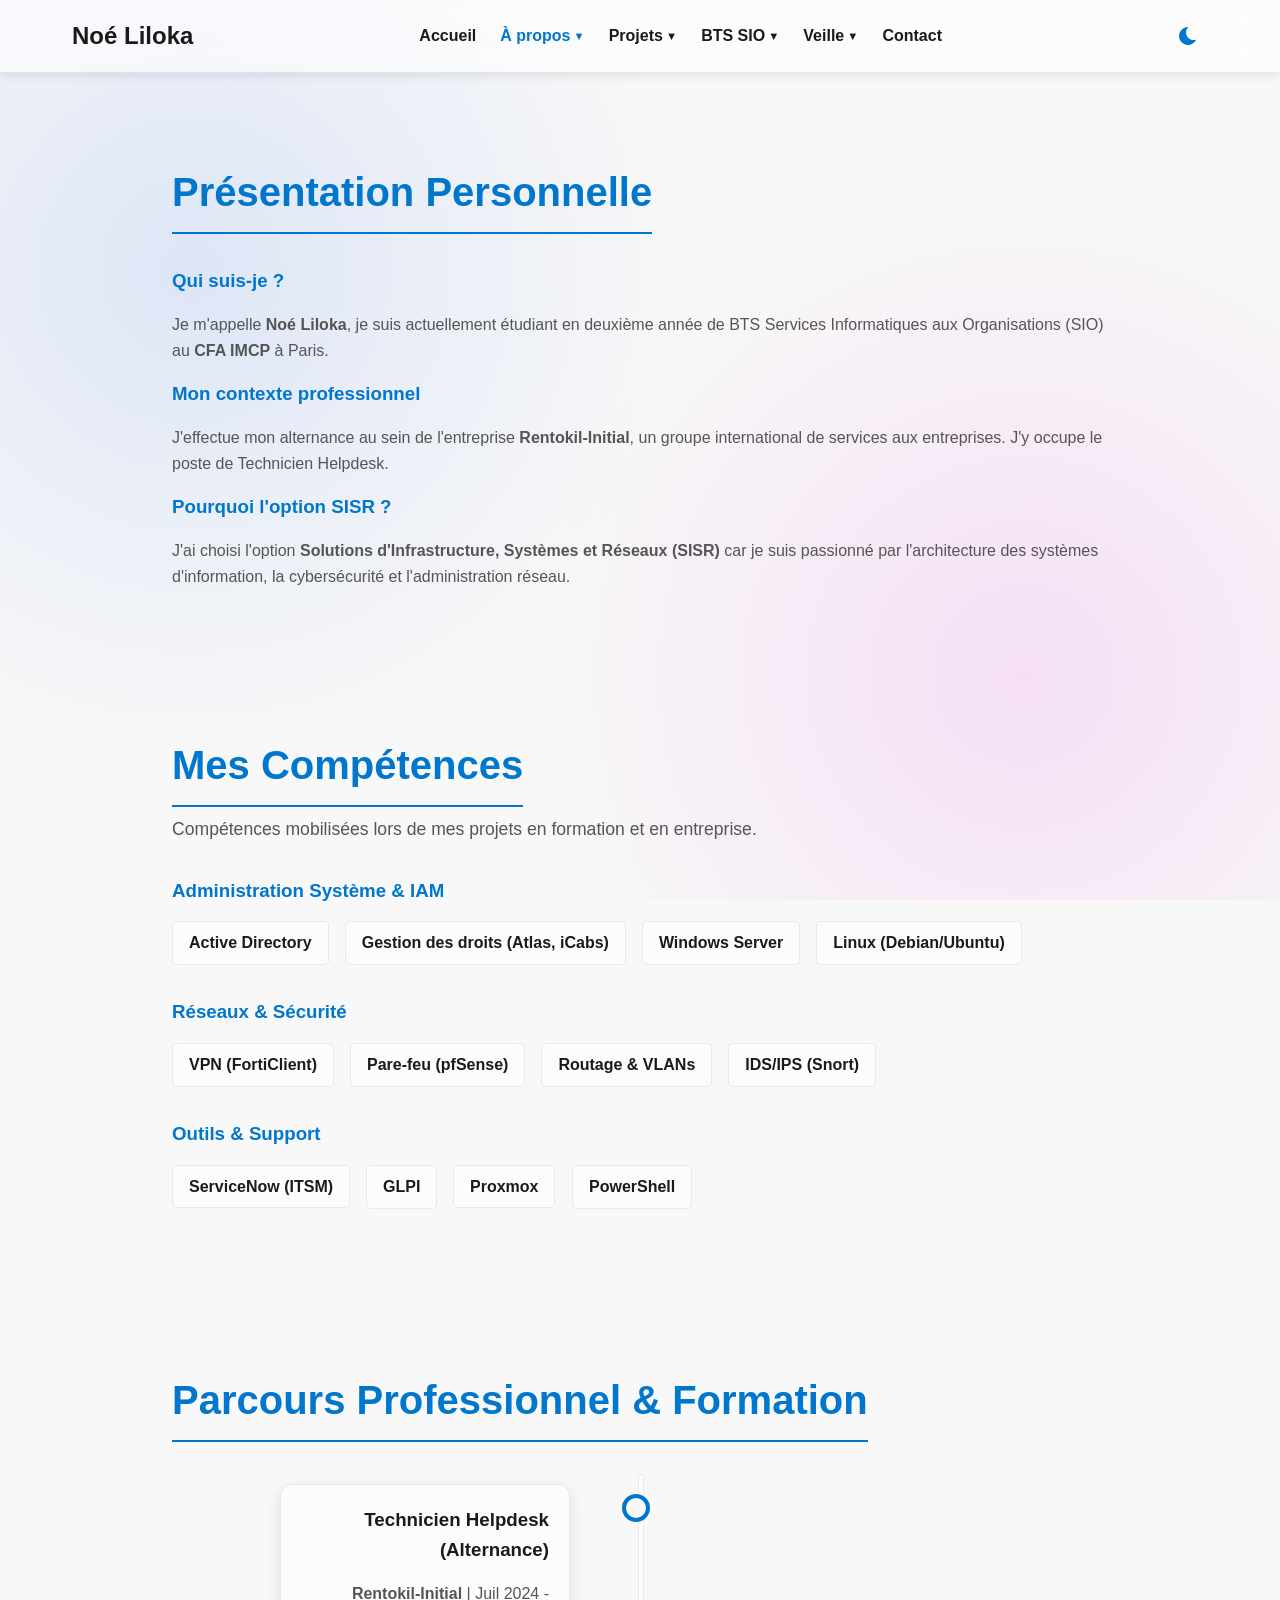
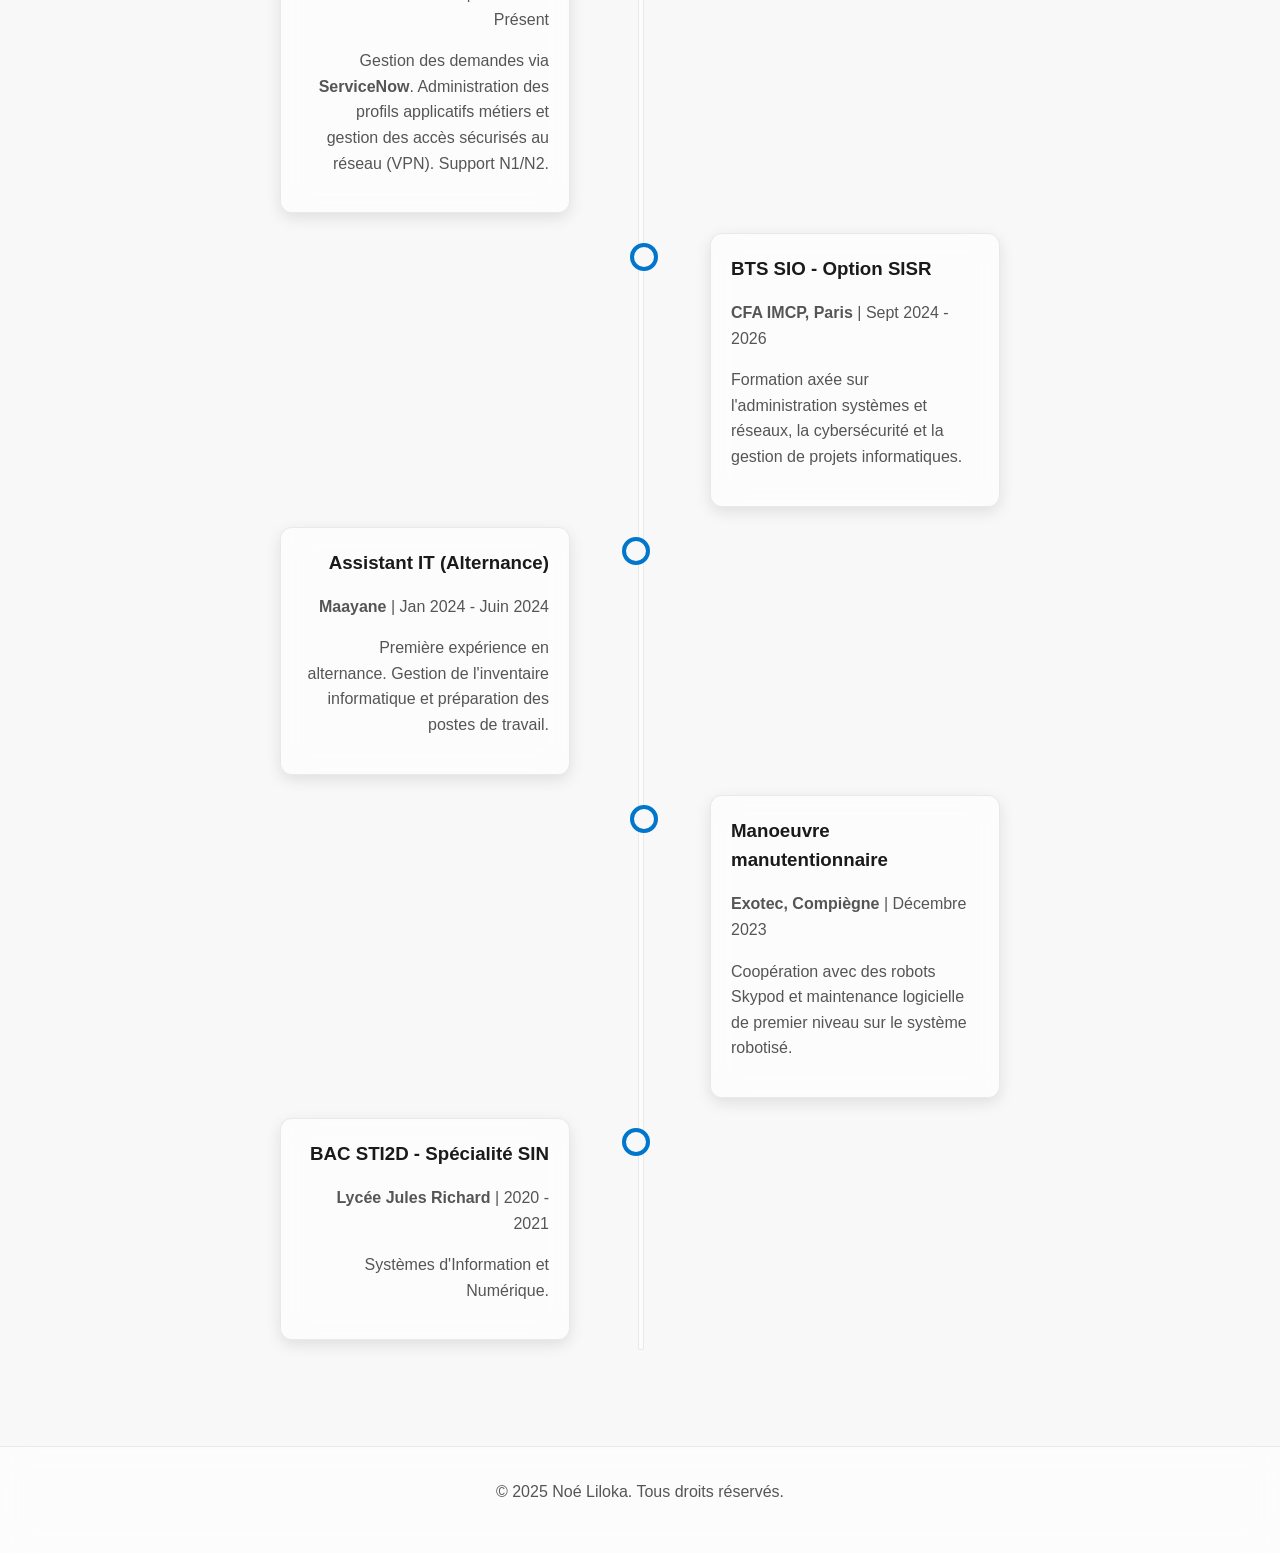
==== apropos.html @ d0754503 "portfolio" ====
<!DOCTYPE html>
<html lang="fr">
<head>
    <meta charset="UTF-8">
    <meta name="viewport" content="width=device-width, initial-scale=1.0">
    <title>À Propos - Portfolio Noé Liloka</title>
    <link rel="stylesheet" href="style.css">
</head>
<body>
<header>
        <nav>
            <div class="nav-container">
                <a href="index.html" class="nav-logo">Noé Liloka</a>
                <ul>
                    <li><a href="index.html">Accueil</a></li>
                    
                    <li class="dropdown">
                        <a href="apropos.html" class="dropbtn">À propos</a>
                        <div class="dropdown-content">
                            <a href="apropos.html#presentation">Présentation</a>
                            <a href="apropos.html#competences">Compétences</a>
                            <a href="apropos.html#parcours">Parcours</a>
                        </div>
                    </li>

                    <li class="dropdown">
                        <a href="projets.html" class="dropbtn">Projets</a>
                        <div class="dropdown-content">
                            <a href="projets.html#synthese">Synthèse E5</a>
                            <a href="projets.html#projets-detail">Détail Projets</a>
                            <a href="projets.html#doc-competences">Documentations</a>
                        </div>
                    </li>

                    <li class="dropdown">
                        <a href="btssio.html" class="dropbtn">BTS SIO</a>
                        <div class="dropdown-content">
                            <a href="btssio.html#definition">C'est quoi ?</a>
                            <a href="btssio.html#options">Options (SISR)</a>
                            <a href="btssio.html#debouches">Débouchés</a>
                            <a href="btssio.html#monprojet">Mon Projet Post-BTS</a>
                        </div>
                    </li>

                    <li class="dropdown">
                        <a href="veille.html" class="dropbtn">Veille</a>
                        <div class="dropdown-content">
                            <a href="veille.html#intro">Le Jailbreak</a>
                            <a href="veille.html#actu">Actu Console</a>
                            <a href="veille.html#sources">Sources</a>
                        </div>
                    </li>

                    <li><a href="contact.html">Contact</a></li>
                </ul>
                
                <button id="theme-toggle" class="theme-btn" aria-label="Changer de thème">
                    <svg xmlns="http://www.w3.org/2000/svg" viewBox="0 0 24 24"><path d="M12 18a6 6 0 1 1 0-12 6 6 0 0 1 0 12zm0-2a4 4 0 1 0 0-8 4 4 0 0 0 0 8zM11 1h2v3h-2V1zm0 19h2v3h-2v-3zM3.515 4.929l1.414-1.414L7.05 5.636 5.636 7.05 3.515 4.93zM16.95 18.364l1.414-1.414 2.121 2.121-1.414 1.414-2.121-2.121zm2.121-14.85l1.414 1.415-2.121 2.121-1.414-1.414 2.121-2.121zM5.636 16.95l1.414 1.414-2.121 2.121-1.414-1.414 2.121-2.121zM23 11v2h-3v-2h3zM4 11v2H1v-2h3z"/></svg>
                </button>
            </div>
        </nav>
    </header>

    <main>
        <section id="presentation" class="container reveal">
            <h2>Présentation Personnelle</h2>
            
            <div class="presentation-content">
                <h3>Qui suis-je ?</h3>
                <p>
                    Je m'appelle <strong>Noé Liloka</strong>, je suis actuellement étudiant en deuxième année de BTS Services Informatiques aux Organisations (SIO) au <strong>CFA IMCP</strong> à Paris.
                </p>
                
                <h3>Mon contexte professionnel</h3>
                <p>
                    J'effectue mon alternance au sein de l'entreprise <strong>Rentokil-Initial</strong>, un groupe international de services aux entreprises. J'y occupe le poste de Technicien Helpdesk.
                </p>

                <h3>Pourquoi l'option SISR ?</h3>
                <p>
                    J'ai choisi l'option <strong>Solutions d'Infrastructure, Systèmes et Réseaux (SISR)</strong> car je suis passionné par l'architecture des systèmes d'information, la cybersécurité et l'administration réseau.
                </p>
            </div>
        </section>

        <section id="competences" class="container reveal">
            <h2>Mes Compétences</h2>
            <p class="section-subtitle">Compétences mobilisées lors de mes projets en formation et en entreprise.</p>
            
            <h3>Administration Système & IAM</h3>
            <div class="skills-grid">
                <span class="skill-tag">Active Directory</span>
                <span class="skill-tag">Gestion des droits (Atlas, iCabs)</span>
                <span class="skill-tag">Windows Server</span>
                <span class="skill-tag">Linux (Debian/Ubuntu)</span>
            </div>

            <h3>Réseaux & Sécurité</h3>
            <div class="skills-grid">
                <span class="skill-tag">VPN (FortiClient)</span>
                <span class="skill-tag">Pare-feu (pfSense)</span>
                <span class="skill-tag">Routage & VLANs</span>
                <span class="skill-tag">IDS/IPS (Snort)</span>
            </div>

            <h3>Outils & Support</h3>
            <div class="skills-grid">
                <span class="skill-tag">ServiceNow (ITSM)</span>
                <span class="skill-tag">GLPI</span>
                <span class="skill-tag">Proxmox</span>
                <span class="skill-tag">PowerShell</span>
            </div>
        </section>

        <section id="parcours" class="container reveal">
            <h2>Parcours Professionnel & Formation</h2>
            <div class="timeline">

                <div class="timeline-item">
                    <div class="timeline-content">
                        <img src="img/rentokil-logo.png" alt="Logo Rentokil Initial" class="timeline-logo">
                        <h3>Technicien Helpdesk (Alternance)</h3>
                        <p><strong>Rentokil-Initial</strong> | Juil 2024 - Présent</p>
                        <p>
                            Gestion des demandes via <strong>ServiceNow</strong>. Administration des profils applicatifs métiers et gestion des accès sécurisés au réseau (VPN). Support N1/N2.
                        </p>
                    </div>
                </div>

                <div class="timeline-item">
                    <div class="timeline-content">
                        <h3>BTS SIO - Option SISR</h3>
                        <p><strong>CFA IMCP, Paris</strong> | Sept 2024 - 2026</p>
                        <p>Formation axée sur l'administration systèmes et réseaux, la cybersécurité et la gestion de projets informatiques.</p>
                    </div>
                </div>
                
                <div class="timeline-item">
                    <div class="timeline-content">
                        <img src="img/maayane-logo.png" alt="Logo Maayane" class="timeline-logo">
                        <h3>Assistant IT (Alternance)</h3>
                        <p><strong>Maayane</strong> | Jan 2024 - Juin 2024</p>
                        <p>
                            Première expérience en alternance. Gestion de l'inventaire informatique et préparation des postes de travail.
                        </p>
                    </div>
                </div>

                <div class="timeline-item">
                    <div class="timeline-content">
                        <h3>Manoeuvre manutentionnaire</h3>
                        <p><strong>Exotec, Compiègne</strong> | Décembre 2023</p>
                        <p>
                            Coopération avec des robots Skypod et maintenance logicielle de premier niveau sur le système robotisé.
                        </p>
                    </div>
                </div>

                <div class="timeline-item">
                    <div class="timeline-content">
                        <h3>BAC STI2D - Spécialité SIN</h3>
                        <p><strong>Lycée Jules Richard</strong> | 2020 - 2021</p>
                        <p>Systèmes d'Information et Numérique.</p>
                    </div>
                </div>
            </div>
        </section>
    </main>

    <footer>
        <p>© 2025 Noé Liloka. Tous droits réservés.</p>
    </footer>
    <script src="script.js"></script>
</body>
</html>
---- style.css ----
/* =================================================================== */
/* 1. Variables de Thème (Mode Sombre par défaut)
/* =================================================================== */
:root {
    /* Polices et Couleurs de base */
    
    /* MODIFICATION : Police d'écriture style iOS (San Francisco) */
    --font-main: -apple-system, BlinkMacSystemFont, "Segoe UI", Roboto, Helvetica, Arial, sans-serif;
    
    --primary-color: #00aaff;
    --primary-hover: #0088cc;
    --text-color: #f0f0f0;
    --text-secondary: #aaaaaa;
    
    /* --- NOUVEAU : Thème "Glass" --- */
    
    /* Le fond uni derrière les blobs */
    --bg-color: #121212;
    
    /* Les blobs de couleur en fond */
    --bg-blobs: radial-gradient(circle at 15% 30%, hsla(220, 80%, 50%, 0.2), transparent 40%),
                radial-gradient(circle at 80% 75%, hsla(300, 70%, 50%, 0.2), transparent 40%);
    
    /* Les propriétés du "verre" */
    --glass-bg: rgba(30, 30, 30, 0.65); /* Fond de la carte en verre */
    --glass-border: rgba(255, 255, 255, 0.08); /* Bordure du verre */
    --glass-blur: 15px; /* Intensité du flou */
    
    --shadow-color: rgba(0, 0, 0, 0.3);
    --theme-transition: background-color 0.3s ease, color 0.3s ease;
}

/* =================================================================== */
/* 2. Mode Clair
/* =================================================================== */
body.light-mode {
    --primary-color: #0077cc;
    --primary-hover: #0055aa;
    --text-color: #1a1a1a;
    --text-secondary: #555555;

    /* --- NOUVEAU : Thème "Glass" Clair --- */
    --bg-color: #f8f8f8;
    
    --bg-blobs: radial-gradient(circle at 15% 30%, hsla(220, 80%, 60%, 0.15), transparent 40%),
                radial-gradient(circle at 80% 75%, hsla(300, 70%, 60%, 0.15), transparent 40%);
    
    --glass-bg: rgba(255, 255, 255, 0.6);
    --glass-border: rgba(0, 0, 0, 0.08);
    --glass-blur: 15px;
    
    --shadow-color: rgba(0, 0, 0, 0.1);
}

/* =================================================================== */
/* 3. Styles de Base
/* =================================================================== */
* {
    margin: 0;
    padding: 0;
    box-sizing: border-box;
}

html {
    scroll-behavior: smooth;
}

body {
    /* La police définie dans :root est appliquée automatiquement */
    font-family: var(--font-main);
    background-color: var(--bg-color);
    color: var(--text-color);
    line-height: 1.6;
    transition: var(--theme-transition);
    
    /* Application du fond avec les blobs */
    background-image: var(--bg-blobs);
    background-attachment: fixed;
    background-position: center;
    background-size: cover;
}

/* ... (Le reste de votre fichier CSS reste exactement le même) ... */

.container {
    max-width: 1000px;
    margin: 0 auto;
    padding: 4rem 2rem;
}

/* S'assure que le contenu ne passe pas sous le header */
main > section.container:first-of-type {
    padding-top: 10rem;
}

h1, h2, h3 {
    margin-bottom: 1rem;
    color: var(--primary-color);
    transition: color 0.3s ease;
}

h2 {
    font-size: 2.5rem;
    border-bottom: 2px solid var(--primary-color);
    display: inline-block;
    padding-bottom: 0.5rem;
    margin-bottom: 2rem;
    transition: border-color 0.3s ease;
}

p {
    margin-bottom: 1rem;
    color: var(--text-secondary);
    transition: color 0.3s ease;
}
.section-subtitle {
    font-size: 1.1rem;
    color: var(--text-secondary);
    margin-top: -1.5rem;
    margin-bottom: 2rem;
}

a {
    color: var(--primary-color);
    text-decoration: none;
}

ul {
    list-style: none;
    padding-left: 0;
}

/* =================================================================== */
/* 4. Header & Navigation (Style Verre)
/* =================================================================== */
header {
    /* Style Verre */
    background-color: var(--glass-bg);
    backdrop-filter: blur(var(--glass-blur));
    -webkit-backdrop-filter: blur(var(--glass-blur));
    border-bottom: 1px solid var(--glass-border);
    
    padding: 1rem 0;
    position: fixed;
    width: 100%;
    top: 0;
    z-index: 1000;
    box-shadow: 0 2px 10px var(--shadow-color);
    transition: background-color 0.3s ease, border-color 0.3s ease;
}

.nav-container {
    max-width: 1200px;
    margin: 0 auto;
    padding: 0 2rem;
    display: flex;
    justify-content: space-between;
    align-items: center;
}

.nav-logo {
    font-size: 1.5rem;
    font-weight: bold;
    color: var(--text-color);
    transition: color 0.3s ease;
}

header nav ul {
    display: flex;
    gap: 1.5rem;
    flex-wrap: wrap;
}

header nav ul li a {
    color: var(--text-color);
    font-weight: bold;
    transition: color 0.3s ease;
}

header nav ul li a:hover,
header nav ul li a.active {
    color: var(--primary-color);
}

/* Bouton Theme Toggle */
.theme-btn {
    background: transparent;
    border: none;
    cursor: pointer;
    padding: 0.5rem;
    display: flex;
    align-items: center;
    justify-content: center;
    border-radius: 50%;
    transition: background-color 0.3s ease, transform 0.3s ease;
}

.theme-btn:hover {
    background-color: rgba(255, 255, 255, 0.1);
    transform: rotate(15deg);
}

.theme-btn svg {
    width: 24px;
    height: 24px;
    fill: var(--primary-color); /* L'icône prend la couleur du thème */
    transition: fill 0.3s ease;
}

/* =================================================================== */
/* 5. Sections
/* =================================================================== */

/* Section Hero (Accueil) */
.hero {
    height: 100vh;
    display: flex;
    align-items: center;
    justify-content: center;
    text-align: center;
    /* Le fond est maintenant transparent pour voir les blobs */
    padding: 0 2rem;
}
.hero-content h1 { font-size: 4rem; margin-bottom: 0.5rem; }
.hero-content p { font-size: 1.5rem; color: var(--text-color); margin-bottom: 2rem; }

/* Boutons */
.btn {
    display: inline-block;
    padding: 0.8rem 1.5rem;
    background-color: var(--primary-color);
    color: #fff;
    border: 2px solid var(--primary-color);
    border-radius: 5px;
    font-weight: bold;
    transition: background-color 0.3s ease, color 0.3s ease;
    margin: 0 0.5rem;
}
.btn:hover { background-color: var(--primary-hover); border-color: var(--primary-hover); }

.btn-secondary {
    background-color: transparent;
    color: var(--primary-color);
}
.btn-secondary:hover { background-color: var(--primary-color); color: #fff; }

/* =================================================================== */
/* 6. Cartes & Contenus (Style Verre)
/* =================================================================== */

/* Style de base pour toutes les "cartes" en verre */
.project-card,
.bts-card,
.timeline-content,
.excel-preview,
.contact-form-container {
    background-color: var(--glass-bg);
    backdrop-filter: blur(var(--glass-blur));
    -webkit-backdrop-filter: blur(var(--glass-blur));
    border: 1px solid var(--glass-border);
    border-radius: 12px;
    padding: 1.5rem;
    transition: background-color 0.3s ease, border-color 0.3s ease, transform 0.3s ease;
    box-shadow: 0 5px 15px var(--shadow-color);
}

.project-card:hover,
.bts-card:hover,
.timeline-content:hover {
    transform: translateY(-5px);
}

/* Compétences */
.skills-grid { display: flex; flex-wrap: wrap; gap: 1rem; margin-bottom: 2rem; }

.skill-tag,
.skill-tag-link {
    /* Style Verre */
    background-color: var(--glass-bg);
    backdrop-filter: blur(5px); /* Flou plus léger pour les tags */
    -webkit-backdrop-filter: blur(5px);
    border: 1px solid var(--glass-border);
    
    color: var(--text-color);
    padding: 0.5rem 1rem;
    border-radius: 5px;
    font-weight: bold;
    transition: all 0.3s ease;
}
.skill-tag-link:hover {
    background-color: var(--primary-color);
    color: #fff;
    border-color: var(--primary-color);
    transform: translateY(-2px);
}


/* Projets */
.project-grid { display: grid; grid-template-columns: repeat(auto-fit, minmax(300px, 1fr)); gap: 1.5rem; }
.project-card {
    border-left: 4px solid var(--primary-color); /* On garde la bordure de couleur */
    display: flex;
    flex-direction: column;
}
.project-card h3 { color: var(--text-color); }
.project-card p { flex-grow: 1; }
.project-link {
    background-color: var(--primary-color);
    color: #fff;
    text-align: center;
    padding: 0.5rem;
    border-radius: 5px;
    margin-top: 1rem;
    font-weight: bold;
    transition: background-color 0.3s ease;
}
.project-link:hover { background-color: var(--primary-hover); }

/* Section BTS SIO */
.bts-grid { display: grid; grid-template-columns: 1fr; gap: 1.5rem; }
.bts-card h3 {
    color: var(--primary-color);
    border-bottom: 2px solid var(--border-color);
    padding-bottom: 0.5rem;
}
.bts-card ul { list-style: disc; padding-left: 20px; color: var(--text-secondary); }
.highlight-sisr { color: var(--primary-color); font-weight: bold; }
@media (min-width: 900px) {
    .bts-grid { grid-template-columns: repeat(3, 1fr); }
}

/* Section Veille & A Propos */
#apropos ul, #veille ul {
    list-style: disc;
    padding-left: 20px;
    color: var(--text-secondary);
}

/* Section Parcours (Timeline) */
.timeline { position: relative; max-width: 800px; margin: 0 auto; }
.timeline::after {
    content: ''; position: absolute; width: 4px;
    /* Fond de la ligne en verre */
    background-color: var(--glass-bg);
    backdrop-filter: blur(2px);
    -webkit-backdrop-filter: blur(2px);
    border: 1px solid var(--glass-border);
    
    top: 0; bottom: 0; left: 50%; margin-left: -2px;
    border-radius: 2px;
}
.timeline-item { padding: 10px 40px; position: relative; background-color: inherit; width: 50%; }
.timeline-item:nth-child(odd) { left: 0; padding-right: 70px; text-align: right; }
.timeline-item:nth-child(even) { left: 50%; padding-left: 70px; }
.timeline-item::after {
    content: ''; position: absolute; width: 20px; height: 20px;
    right: -10px; 
    background-color: var(--bg-color); /* Point de la couleur du fond */
    border: 4px solid var(--primary-color);
    top: 20px; border-radius: 50%; z-index: 1;
    transition: background-color 0.3s ease;
}
.timeline-item:nth-child(even)::after { left: -10px; }
.timeline-content {
    padding: 20px;
    position: relative;
    /* Propriétés de verre déjà appliquées en haut */
}
.timeline-content h3 { color: var(--text-color); }
.timeline-content p { color: var(--text-secondary); }
.timeline-content ul { list-style: disc; padding-left: 20px; text-align: left; }

/* Effet hover logo Timeline */
.timeline-logo {
    position: absolute;
    top: 20px;
    right: 20px;
    width: 80px;
    height: auto;
    opacity: 0;
    transition: opacity 0.4s ease-in-out, transform 0.4s ease-in-out;
    transform: scale(0.9);
    border-radius: 5px;
    background-color: #fff;
    padding: 5px;
    box-shadow: 0 4px 10px rgba(0,0,0,0.1);
}
.timeline-item:nth-child(odd) .timeline-logo { right: auto; left: 20px; }
.timeline-content:hover .timeline-logo { opacity: 1; transform: scale(1); }


/* Contact & Footer */
.contact-info p { font-size: 1.1rem; color: var(--text-color); }
footer {
    text-align: center; padding: 2rem;
    background-color: var(--glass-bg);
    backdrop-filter: blur(var(--glass-blur));
    -webkit-backdrop-filter: blur(var(--glass-blur));
    border-top: 1px solid var(--glass-border);
    margin-top: 2rem; 
    color: var(--text-secondary);
    transition: var(--theme-transition);
}

/* Effet d'apparition au scroll */
.reveal { opacity: 0; transform: translateY(30px); transition: opacity 0.8s ease, transform 0.8s ease; }
.reveal.visible { opacity: 1; transform: translateY(0); }

/* =================================================================== */
/* 7. Styles (Documentation, Contact, etc.)
/* =================================================================== */

/* --- Page Documentation --- */
.excel-preview {
    width: 100%;
    min-height: 300px;
    /* Verre déjà appliqué */
    border: 1px solid var(--glass-border);
    display: flex;
    flex-direction: column;
    align-items: center;
    justify-content: center;
    color: var(--text-secondary);
    margin-bottom: 1.5rem;
    overflow: hidden;
}
.excel-preview img {
    width: 100%;
    height: 100%;
    object-fit: cover;
    opacity: 0.8;
}

/* --- Page BTS SIO --- */
.card-divider {
    border: 0;
    height: 1px;
    background-color: var(--glass-border);
    margin: 1.5rem 0;
}

/* --- Page Contact --- */
.contact-grid { display: grid; grid-template-columns: 1fr; gap: 2.5rem; }
@media (min-width: 768px) {
    .contact-grid { grid-template-columns: 1fr 1fr; }
}

.social-links { margin-top: 2rem; }
.linkedin-link {
    display: inline-flex;
    align-items: center;
    gap: 0.5rem;
    padding: 0.5rem 1rem;
    border: 2px solid var(--glass-border);
    border-radius: 5px;
    color: var(--text-secondary);
    font-weight: bold;
    transition: all 0.3s ease;
}
.linkedin-link svg { fill: var(--text-secondary); transition: fill 0.3s ease; }
.linkedin-link:hover { color: var(--primary-color); border-color: var(--primary-color); }
.linkedin-link:hover svg { fill: var(--primary-color); }

/* Formulaire de Contact (Style Verre) */
.contact-form-container {
    /* Verre déjà appliqué */
    padding: 2rem;
}
.contact-form-container p { color: var(--text-color); }
.form-group { margin-bottom: 1.5rem; }
.form-group label { display: block; margin-bottom: 0.5rem; font-weight: bold; color: var(--text-secondary); }

.form-group input[type="email"],
.form-group input[type="text"],
.form-group textarea {
    width: 100%;
    padding: 0.8rem;
    border: 1px solid var(--glass-border);
    
    /* Style Verre pour les champs */
    background-color: var(--glass-bg);
    backdrop-filter: blur(5px);
    -webkit-backdrop-filter: blur(5px);
    
    color: var(--text-color);
    border-radius: 5px;
    transition: var(--theme-transition), border-color 0.3s ease;
}

.form-group input[type="email"]:focus,
.form-group input[type="text"]:focus,
.form-group textarea:focus {
    outline: none;
    border-color: var(--primary-color);
}

/* =================================================================== */
/* 8. Responsive Design
/* =================================================================== */
@media (max-width: 768px) {
    .nav-container { flex-direction: column; gap: 1rem; }
    header nav ul { justify-content: center; gap: 0.5rem 1rem; }
    .hero-content h1 { font-size: 2.5rem; }
    .hero-content p { font-size: 1.2rem; }

    /* Timeline sur mobile */
    .timeline::after { left: 30px; }
    .timeline-item { width: 100%; padding-left: 70px; padding-right: 25px; }
    .timeline-item:nth-child(odd),
    .timeline-item:nth-child(even) {
        left: 0; text-align: left; padding-left: 70px;
    }
    .timeline-item::after { left: 20px; }
    
    /* Logo timeline sur mobile */
    .timeline-logo { top: 10px; right: 10px; width: 60px; }
    .timeline-item:nth-child(odd) .timeline-logo,
    .timeline-item:nth-child(even) .timeline-logo {
        left: auto; right: 10px;
    }
}
/* =================================================================== */
/* 9. Styles Mise à Jour E5 (Cartes Projets Contextualisées)
/* =================================================================== */

/* Permet à une carte de prendre toute la largeur si nécessaire */
.full-width-card {
    grid-column: 1 / -1; /* Prend toute la largeur de la grille */
    display: flex;
    flex-direction: column;
    text-align: left;
}

.context-label {
    color: var(--primary-color);
    font-weight: bold;
    text-transform: uppercase;
    font-size: 0.9rem;
    letter-spacing: 1px;
}

.project-details-list {
    list-style: none;
    padding: 0;
    margin-top: 1rem;
}

.project-details-list li {
    background-color: rgba(255, 255, 255, 0.05); /* Légère surbrillance */
    margin-bottom: 1rem;
    padding: 1rem;
    border-radius: 8px;
    border-left: 3px solid var(--text-secondary);
}

.project-details-list li strong {
    color: var(--text-color);
    display: block;
    margin-bottom: 0.5rem;
}

.doc-link {
    display: inline-block;
    margin-top: 0.5rem;
    font-size: 0.9rem;
    font-weight: bold;
    text-decoration: underline;
    color: var(--primary-color);
}
.doc-link:hover {
    color: var(--primary-hover);
}

/* Ajustement responsive pour les grosses cartes */
@media (max-width: 768px) {
    .full-width-card {
        padding: 1rem;
    }
}
/* AJOUTS POUR LA SYNTHÈSE E5 ET DOCUMENTATION */

/* Styles pour le Tableau de Synthèse */
.synthesis-table {
    width: 100%;
    border-collapse: collapse;
    margin: 2rem 0;
    font-size: 0.9rem;
    box-shadow: 0 4px 8px var(--shadow-color);
    background-color: var(--card-color);
    border-radius: 8px;
    overflow: hidden; 
}
.synthesis-table th, .synthesis-table td {
    padding: 12px 15px;
    text-align: center;
    border: 1px solid var(--border-color);
    vertical-align: middle;
}
.synthesis-table th {
    background-color: var(--primary-color);
    color: white;
    font-weight: bold;
    text-transform: uppercase;
    font-size: 0.8rem;
    vertical-align: top;
}
.synthesis-table td {
    color: var(--text-color);
    transition: var(--theme-transition);
}
.synthesis-table tr:nth-child(even) {
    background-color: #383838; /* Slight difference for dark mode */
}
body.light-mode .synthesis-table tr:nth-child(even) {
    background-color: #f9f9f9; /* Slight difference for light mode */
}
.synthesis-table .project-title {
    text-align: left;
    font-weight: bold;
    min-width: 200px;
}
.synthesis-table .competency-check {
    font-size: 1.2rem;
    color: var(--primary-color); /* Utilise la couleur primaire pour les checks */
    font-weight: bold;
}

/* Styles pour la section Documentation des Compétences */
.documentation-grid {
    display: grid;
    grid-template-columns: repeat(auto-fit, minmax(300px, 1fr));
    gap: 2rem;
    margin-top: 2rem;
}
.documentation-card {
    background-color: var(--card-color);
    padding: 25px;
    border-radius: 8px;
    box-shadow: 0 4px 8px var(--shadow-color);
    border-left: 5px solid var(--primary-color);
    transition: transform 0.3s ease, background-color 0.3s ease, border-color 0.3s ease;
}
.documentation-card:hover {
    transform: translateY(-5px);
}
.documentation-card h3 {
    color: var(--primary-color);
    font-size: 1.5rem;
    margin-bottom: 0.5rem;
}
.documentation-card p {
    color: var(--text-secondary);
    margin-bottom: 1rem;
}

/* Fin des ajouts */

/* Reste du fichier CSS inchangé (omitted for brevity) */
/* =================================================================== */
/* 10. Styles Menus Déroulants (Dropdowns)
/* =================================================================== */

/* Conteneur du menu déroulant */
.dropdown {
    position: relative;
    display: inline-block;
}

/* Le contenu du menu (caché par défaut) */
.dropdown-content {
    display: none;
    position: absolute;
    background-color: var(--glass-bg);
    backdrop-filter: blur(var(--glass-blur));
    -webkit-backdrop-filter: blur(var(--glass-blur));
    border: 1px solid var(--glass-border);
    min-width: 200px;
    box-shadow: 0 8px 16px var(--shadow-color);
    border-radius: 8px;
    z-index: 1000;
    top: 100%; /* Juste en dessous du lien */
    left: 0;
    padding: 0.5rem 0;
}

/* Les liens dans le menu déroulant */
.dropdown-content a {
    color: var(--text-color);
    padding: 12px 16px;
    text-decoration: none;
    display: block;
    text-align: left;
    transition: background-color 0.3s ease;
}

/* Effet au survol des liens du menu */
.dropdown-content a:hover {
    background-color: rgba(255, 255, 255, 0.1);
    color: var(--primary-color);
}

/* Afficher le menu au survol du parent */
.dropdown:hover .dropdown-content {
    display: block;
}

/* Petit indicateur (flèche) à côté du lien principal */
.dropbtn::after {
    content: ' ▼';
    font-size: 0.7em;
    vertical-align: middle;
}
/* Styles pour les images vitrines des projets */
.project-image-container {
    width: 100%;
    height: 200px; /* Hauteur fixe pour uniformiser */
    overflow: hidden;
    border-radius: 8px;
    margin-bottom: 1rem;
    border: 1px solid var(--glass-border);
    background-color: rgba(0,0,0,0.2);
    display: flex;
    align-items: center;
    justify-content: center;
}

.project-showcase-img {
    width: 100%;
    height: 100%;
    object-fit: cover; /* L'image remplit le cadre sans déformation */
    transition: transform 0.5s ease;
}

.project-card:hover .project-showcase-img {
    transform: scale(1.05); /* Zoom léger au survol */
}

/* Texte spécifique pour le contexte */
.project-context {
    font-style: italic;
    color: var(--text-secondary);
    border-left: 3px solid var(--primary-color);
    padding-left: 1rem;
    margin-bottom: 1.5rem;
}
/* =================================================================== */
/* 11. Styles pour les Images de Réalisation (Vitrines)
/* =================================================================== */

.realization-img-wrapper {
    margin-top: 10px;
    margin-bottom: 5px;
    border-radius: 8px;
    overflow: hidden;
    border: 1px solid var(--glass-border);
    background-color: rgba(0,0,0,0.1);
    max-width: 100%; /* S'adapte à la largeur de la carte */
}

.realization-img {
    width: 100%;
    height: auto;
    display: block;
    object-fit: cover;
    max-height: 250px; /* Limite la hauteur pour ne pas casser la page */
    transition: transform 0.3s ease;
}

.realization-img:hover {
    transform: scale(1.02);
}

.doc-note {
    font-size: 0.85rem;
    color: var(--text-secondary);
    display: block;
    margin-top: 5px;
}
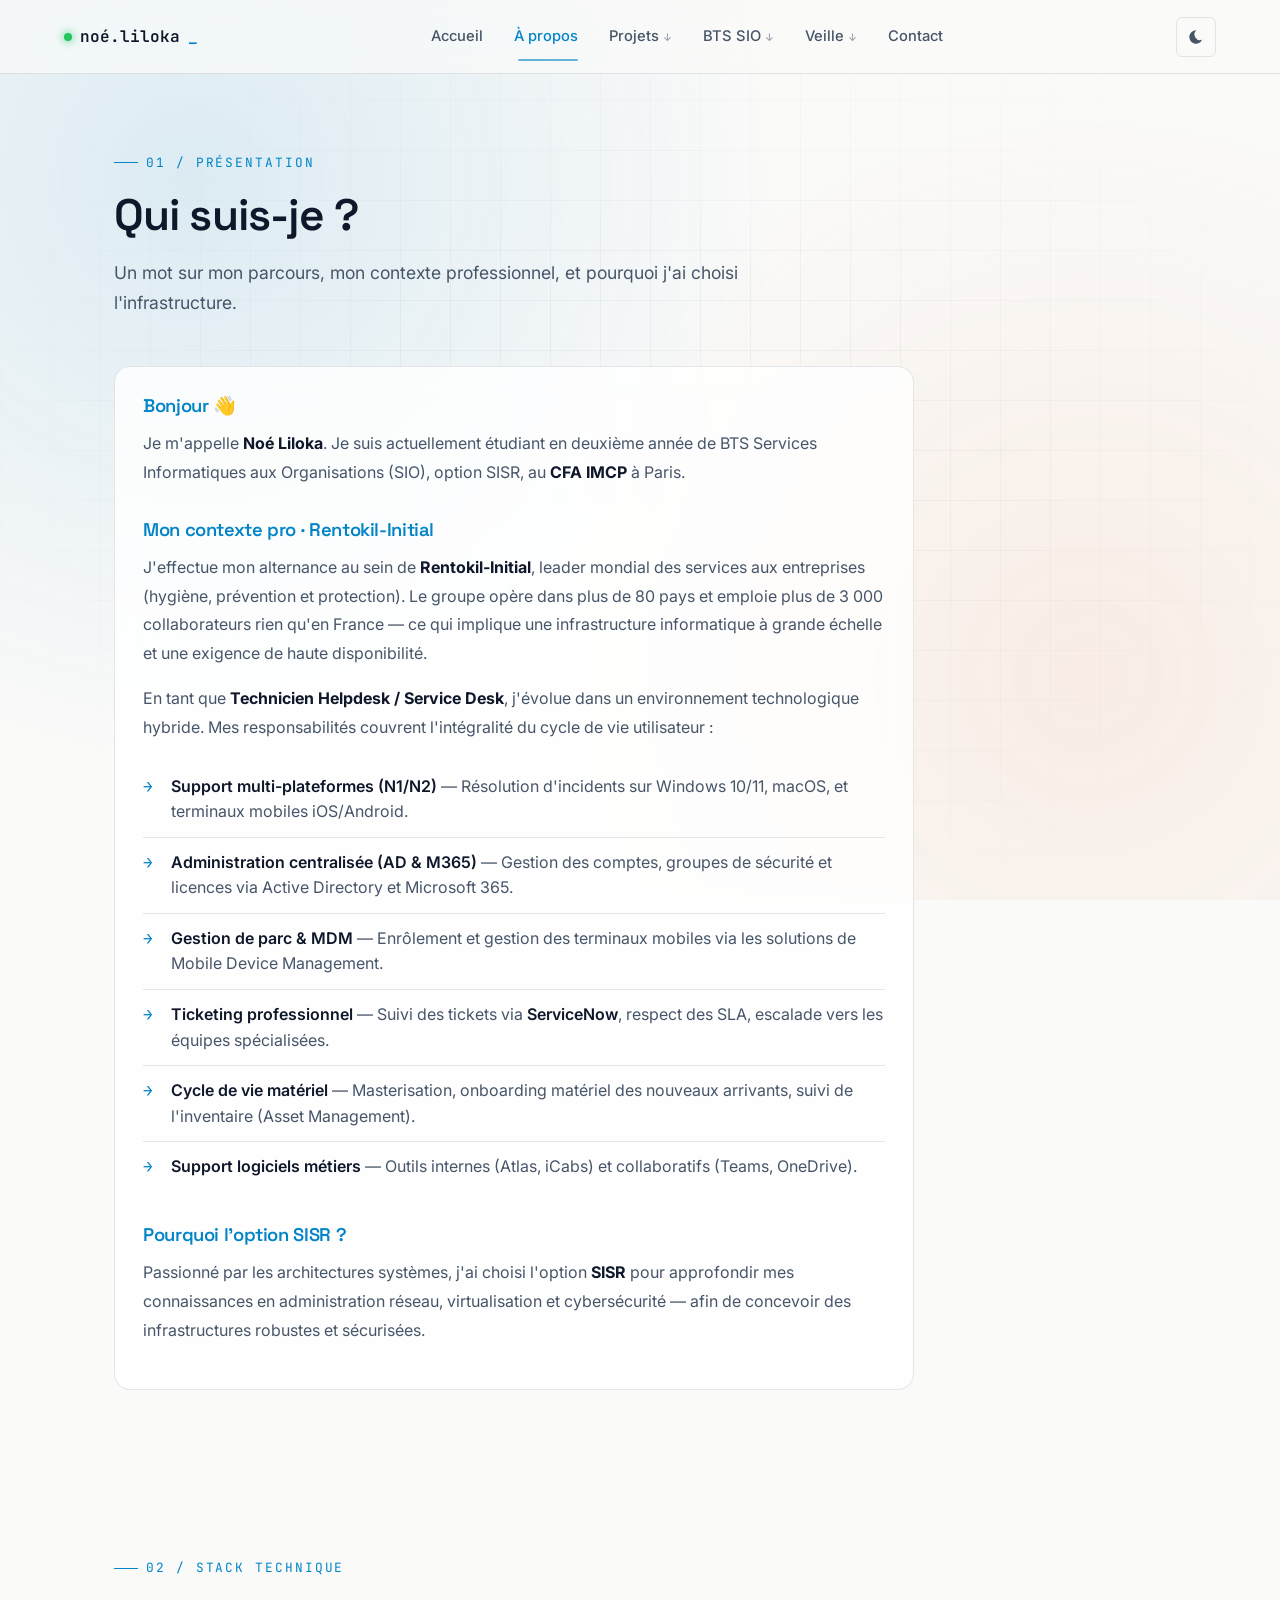
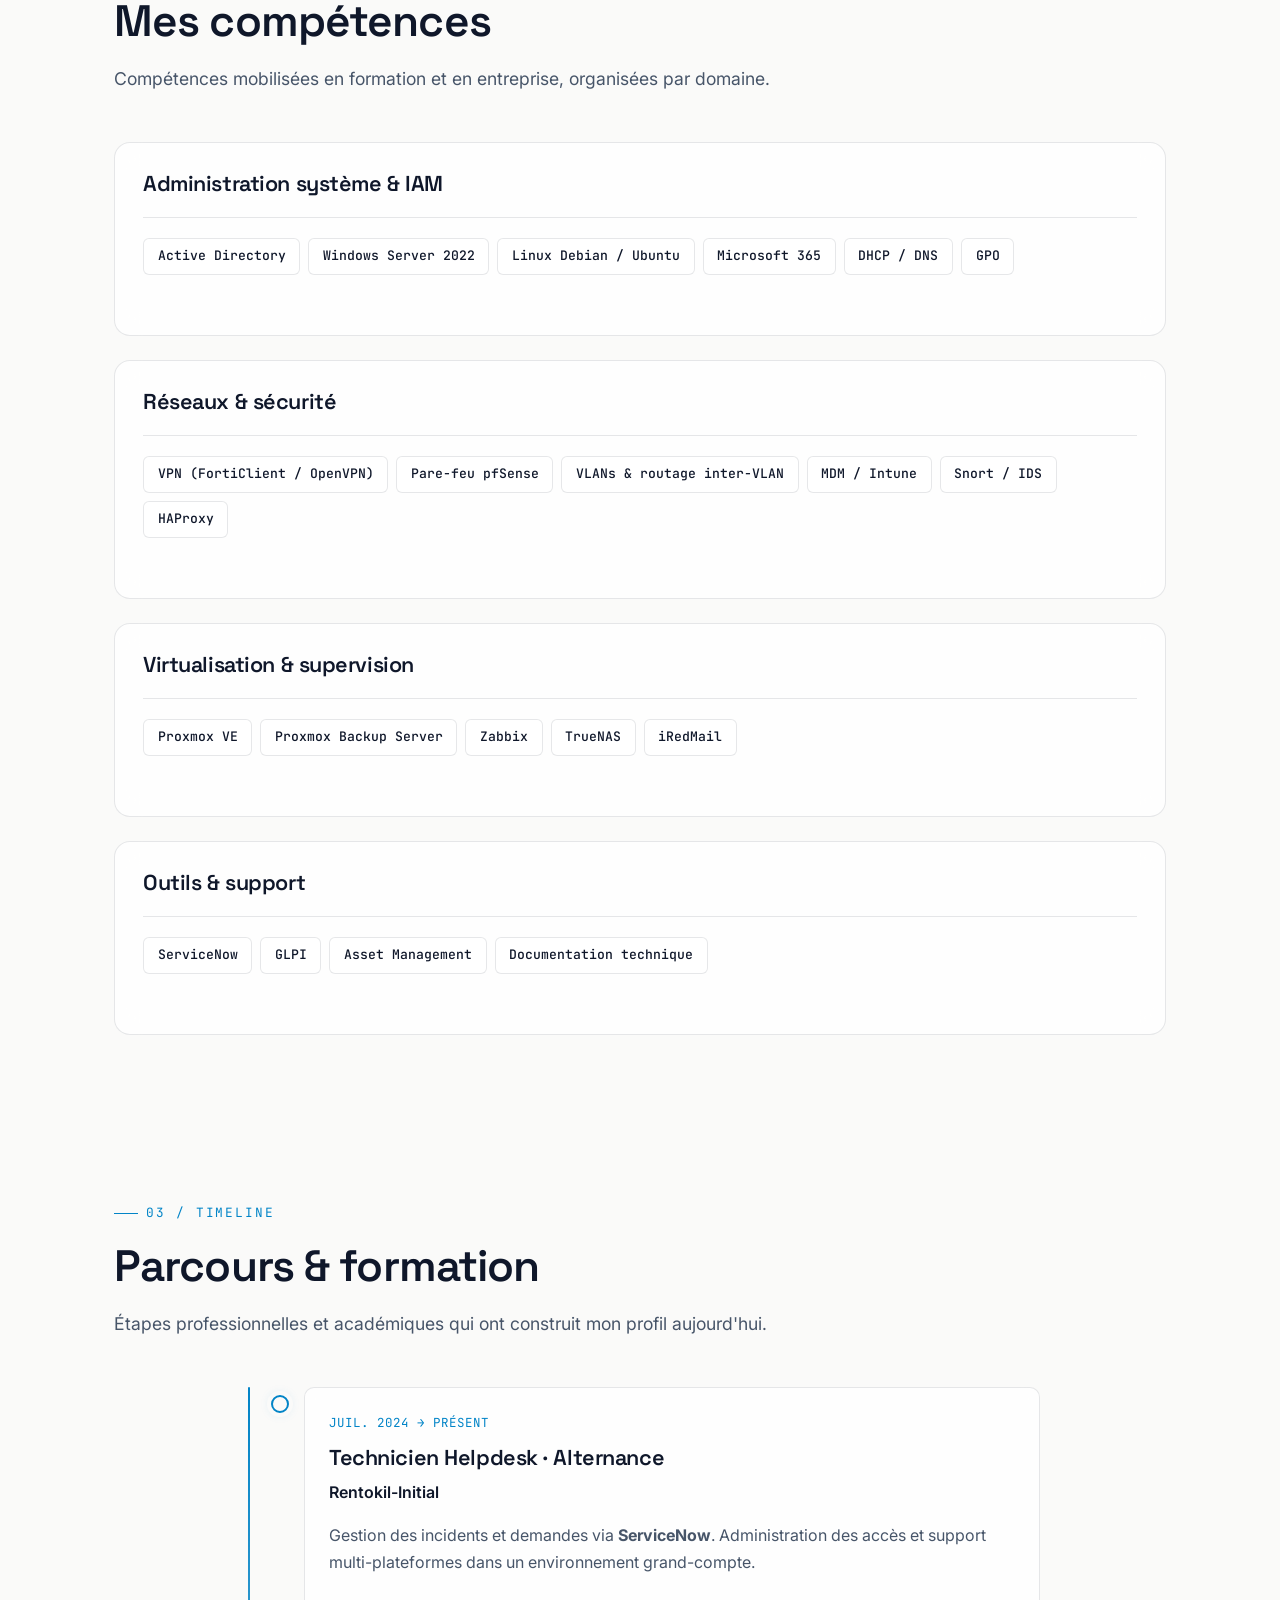
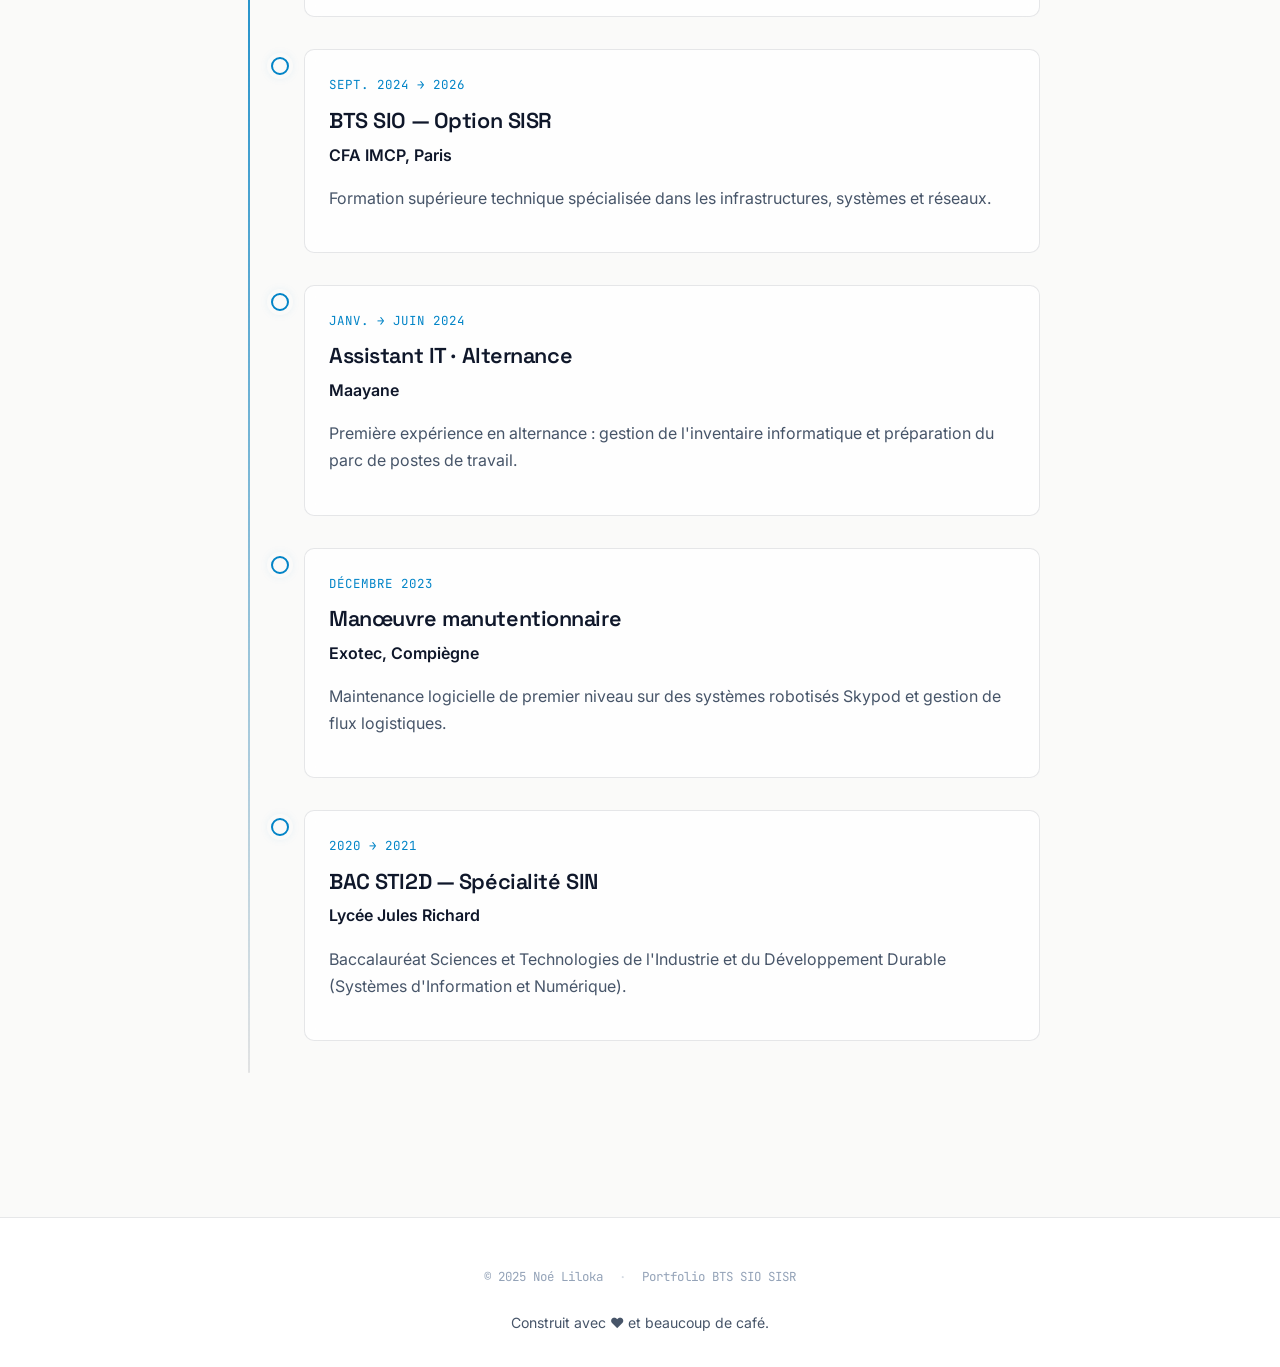
==== commit c1e42856: "Mise à jour du portfolio Co-Authored-By: Claude Sonnet 4.6 <noreply@anthropic.com>" ====
--- a/apropos.html
+++ b/apropos.html
@@ -3,17 +3,20 @@
 <head>
     <meta charset="UTF-8">
     <meta name="viewport" content="width=device-width, initial-scale=1.0">
-    <title>À Propos - Portfolio Noé Liloka</title>
+    <meta name="description" content="À propos de Noé Liloka — présentation, compétences techniques et parcours en infrastructures.">
+    <title>À propos — Noé Liloka</title>
     <link rel="stylesheet" href="style.css">
 </head>
 <body>
-<header>
+    <a href="#main-content" class="skip-link">Aller au contenu principal</a>
+    <div class="scroll-progress" aria-hidden="true"></div>
+
+    <header>
         <nav>
             <div class="nav-container">
-                <a href="index.html" class="nav-logo">Noé Liloka</a>
+                <a href="index.html" class="nav-logo">noé.liloka<span style="color:var(--accent);">_</span></a>
                 <ul>
                     <li><a href="index.html">Accueil</a></li>
-                    
                     <li class="dropdown">
                         <a href="apropos.html" class="dropbtn">À propos</a>
                         <div class="dropdown-content">
@@ -22,145 +25,183 @@
                             <a href="apropos.html#parcours">Parcours</a>
                         </div>
                     </li>
-
                     <li class="dropdown">
                         <a href="projets.html" class="dropbtn">Projets</a>
                         <div class="dropdown-content">
-                            <a href="projets.html#synthese">Synthèse E5</a>
-                            <a href="projets.html#projets-detail">Détail Projets</a>
-                            <a href="projets.html#doc-competences">Documentations</a>
-                        </div>
-                    </li>
-
+                            <a href="projets.html#synthese">Tableau de synthèse</a>
+                            <a href="projets.html#documentation">Documentations</a>
+                        </div>
+                    </li>
                     <li class="dropdown">
                         <a href="btssio.html" class="dropbtn">BTS SIO</a>
                         <div class="dropdown-content">
                             <a href="btssio.html#definition">C'est quoi ?</a>
                             <a href="btssio.html#options">Options (SISR)</a>
                             <a href="btssio.html#debouches">Débouchés</a>
-                            <a href="btssio.html#monprojet">Mon Projet Post-BTS</a>
-                        </div>
-                    </li>
-
+                            <a href="btssio.html#monprojet">Mon projet post-BTS</a>
+                        </div>
+                    </li>
                     <li class="dropdown">
                         <a href="veille.html" class="dropbtn">Veille</a>
                         <div class="dropdown-content">
-                            <a href="veille.html#intro">Le Jailbreak</a>
-                            <a href="veille.html#actu">Actu Console</a>
+                            <a href="veille.html#intro">L'émulation</a>
+                            <a href="veille.html#actu">Actu & juridique</a>
                             <a href="veille.html#sources">Sources</a>
                         </div>
                     </li>
-
                     <li><a href="contact.html">Contact</a></li>
                 </ul>
-                
-                <button id="theme-toggle" class="theme-btn" aria-label="Changer de thème">
-                    <svg xmlns="http://www.w3.org/2000/svg" viewBox="0 0 24 24"><path d="M12 18a6 6 0 1 1 0-12 6 6 0 0 1 0 12zm0-2a4 4 0 1 0 0-8 4 4 0 0 0 0 8zM11 1h2v3h-2V1zm0 19h2v3h-2v-3zM3.515 4.929l1.414-1.414L7.05 5.636 5.636 7.05 3.515 4.93zM16.95 18.364l1.414-1.414 2.121 2.121-1.414 1.414-2.121-2.121zm2.121-14.85l1.414 1.415-2.121 2.121-1.414-1.414 2.121-2.121zM5.636 16.95l1.414 1.414-2.121 2.121-1.414-1.414 2.121-2.121zM23 11v2h-3v-2h3zM4 11v2H1v-2h3z"/></svg>
-                </button>
+                <div style="display:flex;gap:0.5rem;align-items:center;">
+                    <button id="theme-toggle" class="theme-btn" aria-label="Changer de thème"></button>
+                    <button id="menu-toggle" class="menu-toggle" aria-label="Ouvrir le menu" aria-expanded="false">
+                        <span></span><span></span><span></span>
+                    </button>
+                </div>
             </div>
         </nav>
     </header>
 
-    <main>
+    <main id="main-content">
         <section id="presentation" class="container reveal">
-            <h2>Présentation Personnelle</h2>
-            
-            <div class="presentation-content">
-                <h3>Qui suis-je ?</h3>
-                <p>
-                    Je m'appelle <strong>Noé Liloka</strong>, je suis actuellement étudiant en deuxième année de BTS Services Informatiques aux Organisations (SIO) au <strong>CFA IMCP</strong> à Paris.
-                </p>
-                
-                <h3>Mon contexte professionnel</h3>
-                <p>
-                    J'effectue mon alternance au sein de l'entreprise <strong>Rentokil-Initial</strong>, un groupe international de services aux entreprises. J'y occupe le poste de Technicien Helpdesk.
-                </p>
+            <span class="section-eyebrow">01 / Présentation</span>
+            <h2>Qui suis-je ?</h2>
+            <p class="section-subtitle">Un mot sur mon parcours, mon contexte professionnel, et pourquoi j'ai choisi l'infrastructure.</p>
+
+            <div class="card presentation-content">
+                <h3>Bonjour 👋</h3>
+                <p>
+                    Je m'appelle <strong>Noé Liloka</strong>. Je suis actuellement étudiant en deuxième année de BTS Services Informatiques aux Organisations (SIO), option SISR, au <strong>CFA IMCP</strong> à Paris.
+                </p>
+
+                <h3>Mon contexte pro · Rentokil-Initial</h3>
+                <p>
+                    J'effectue mon alternance au sein de <strong>Rentokil-Initial</strong>, leader mondial des services aux entreprises (hygiène, prévention et protection). Le groupe opère dans plus de 80 pays et emploie plus de 3 000 collaborateurs rien qu'en France — ce qui implique une infrastructure informatique à grande échelle et une exigence de haute disponibilité.
+                </p>
+                <p>
+                    En tant que <strong>Technicien Helpdesk / Service Desk</strong>, j'évolue dans un environnement technologique hybride. Mes responsabilités couvrent l'intégralité du cycle de vie utilisateur :
+                </p>
+
+                <ul class="missions-list">
+                    <li><strong>Support multi-plateformes (N1/N2)</strong> — Résolution d'incidents sur Windows 10/11, macOS, et terminaux mobiles iOS/Android.</li>
+                    <li><strong>Administration centralisée (AD &amp; M365)</strong> — Gestion des comptes, groupes de sécurité et licences via Active Directory et Microsoft 365.</li>
+                    <li><strong>Gestion de parc &amp; MDM</strong> — Enrôlement et gestion des terminaux mobiles via les solutions de Mobile Device Management.</li>
+                    <li><strong>Ticketing professionnel</strong> — Suivi des tickets via <strong>ServiceNow</strong>, respect des SLA, escalade vers les équipes spécialisées.</li>
+                    <li><strong>Cycle de vie matériel</strong> — Masterisation, onboarding matériel des nouveaux arrivants, suivi de l'inventaire (Asset Management).</li>
+                    <li><strong>Support logiciels métiers</strong> — Outils internes (Atlas, iCabs) et collaboratifs (Teams, OneDrive).</li>
+                </ul>
 
                 <h3>Pourquoi l'option SISR ?</h3>
                 <p>
-                    J'ai choisi l'option <strong>Solutions d'Infrastructure, Systèmes et Réseaux (SISR)</strong> car je suis passionné par l'architecture des systèmes d'information, la cybersécurité et l'administration réseau.
+                    Passionné par les architectures systèmes, j'ai choisi l'option <strong>SISR</strong> pour approfondir mes connaissances en administration réseau, virtualisation et cybersécurité — afin de concevoir des infrastructures robustes et sécurisées.
                 </p>
             </div>
         </section>
 
         <section id="competences" class="container reveal">
-            <h2>Mes Compétences</h2>
-            <p class="section-subtitle">Compétences mobilisées lors de mes projets en formation et en entreprise.</p>
-            
-            <h3>Administration Système & IAM</h3>
-            <div class="skills-grid">
-                <span class="skill-tag">Active Directory</span>
-                <span class="skill-tag">Gestion des droits (Atlas, iCabs)</span>
-                <span class="skill-tag">Windows Server</span>
-                <span class="skill-tag">Linux (Debian/Ubuntu)</span>
-            </div>
-
-            <h3>Réseaux & Sécurité</h3>
-            <div class="skills-grid">
-                <span class="skill-tag">VPN (FortiClient)</span>
-                <span class="skill-tag">Pare-feu (pfSense)</span>
-                <span class="skill-tag">Routage & VLANs</span>
-                <span class="skill-tag">IDS/IPS (Snort)</span>
-            </div>
-
-            <h3>Outils & Support</h3>
-            <div class="skills-grid">
-                <span class="skill-tag">ServiceNow (ITSM)</span>
-                <span class="skill-tag">GLPI</span>
-                <span class="skill-tag">Proxmox</span>
-                <span class="skill-tag">PowerShell</span>
+            <span class="section-eyebrow">02 / Stack technique</span>
+            <h2>Mes compétences</h2>
+            <p class="section-subtitle">Compétences mobilisées en formation et en entreprise, organisées par domaine.</p>
+
+            <div class="bts-grid" style="grid-template-columns: 1fr;">
+                <div class="card">
+                    <h3>Administration système &amp; IAM</h3>
+                    <div class="card-divider"></div>
+                    <div class="skills-grid">
+                        <span class="skill-tag">Active Directory</span>
+                        <span class="skill-tag">Windows Server 2022</span>
+                        <span class="skill-tag">Linux Debian / Ubuntu</span>
+                        <span class="skill-tag">Microsoft 365</span>
+                        <span class="skill-tag">DHCP / DNS</span>
+                        <span class="skill-tag">GPO</span>
+                    </div>
+                </div>
+
+                <div class="card">
+                    <h3>Réseaux &amp; sécurité</h3>
+                    <div class="card-divider"></div>
+                    <div class="skills-grid">
+                        <span class="skill-tag">VPN (FortiClient / OpenVPN)</span>
+                        <span class="skill-tag">Pare-feu pfSense</span>
+                        <span class="skill-tag">VLANs &amp; routage inter-VLAN</span>
+                        <span class="skill-tag">MDM / Intune</span>
+                        <span class="skill-tag">Snort / IDS</span>
+                        <span class="skill-tag">HAProxy</span>
+                    </div>
+                </div>
+
+                <div class="card">
+                    <h3>Virtualisation &amp; supervision</h3>
+                    <div class="card-divider"></div>
+                    <div class="skills-grid">
+                        <span class="skill-tag">Proxmox VE</span>
+                        <span class="skill-tag">Proxmox Backup Server</span>
+                        <span class="skill-tag">Zabbix</span>
+                        <span class="skill-tag">TrueNAS</span>
+                        <span class="skill-tag">iRedMail</span>
+                    </div>
+                </div>
+
+                <div class="card">
+                    <h3>Outils &amp; support</h3>
+                    <div class="card-divider"></div>
+                    <div class="skills-grid">
+                        <span class="skill-tag">ServiceNow</span>
+                        <span class="skill-tag">GLPI</span>
+                        <span class="skill-tag">Asset Management</span>
+                        <span class="skill-tag">Documentation technique</span>
+                    </div>
+                </div>
             </div>
         </section>
 
         <section id="parcours" class="container reveal">
-            <h2>Parcours Professionnel & Formation</h2>
+            <span class="section-eyebrow">03 / Timeline</span>
+            <h2>Parcours &amp; formation</h2>
+            <p class="section-subtitle">Étapes professionnelles et académiques qui ont construit mon profil aujourd'hui.</p>
+
             <div class="timeline">
-
-                <div class="timeline-item">
-                    <div class="timeline-content">
-                        <img src="img/rentokil-logo.png" alt="Logo Rentokil Initial" class="timeline-logo">
-                        <h3>Technicien Helpdesk (Alternance)</h3>
-                        <p><strong>Rentokil-Initial</strong> | Juil 2024 - Présent</p>
-                        <p>
-                            Gestion des demandes via <strong>ServiceNow</strong>. Administration des profils applicatifs métiers et gestion des accès sécurisés au réseau (VPN). Support N1/N2.
-                        </p>
-                    </div>
-                </div>
-
-                <div class="timeline-item">
-                    <div class="timeline-content">
-                        <h3>BTS SIO - Option SISR</h3>
-                        <p><strong>CFA IMCP, Paris</strong> | Sept 2024 - 2026</p>
-                        <p>Formation axée sur l'administration systèmes et réseaux, la cybersécurité et la gestion de projets informatiques.</p>
-                    </div>
-                </div>
-                
-                <div class="timeline-item">
-                    <div class="timeline-content">
-                        <img src="img/maayane-logo.png" alt="Logo Maayane" class="timeline-logo">
-                        <h3>Assistant IT (Alternance)</h3>
-                        <p><strong>Maayane</strong> | Jan 2024 - Juin 2024</p>
-                        <p>
-                            Première expérience en alternance. Gestion de l'inventaire informatique et préparation des postes de travail.
-                        </p>
-                    </div>
-                </div>
-
-                <div class="timeline-item">
-                    <div class="timeline-content">
-                        <h3>Manoeuvre manutentionnaire</h3>
-                        <p><strong>Exotec, Compiègne</strong> | Décembre 2023</p>
-                        <p>
-                            Coopération avec des robots Skypod et maintenance logicielle de premier niveau sur le système robotisé.
-                        </p>
-                    </div>
-                </div>
-
-                <div class="timeline-item">
-                    <div class="timeline-content">
-                        <h3>BAC STI2D - Spécialité SIN</h3>
-                        <p><strong>Lycée Jules Richard</strong> | 2020 - 2021</p>
-                        <p>Systèmes d'Information et Numérique.</p>
+                <div class="timeline-item">
+                    <div class="timeline-content">
+                        <span class="timeline-date">Juil. 2024 → présent</span>
+                        <h3>Technicien Helpdesk · Alternance</h3>
+                        <p class="timeline-company">Rentokil-Initial</p>
+                        <p>Gestion des incidents et demandes via <strong>ServiceNow</strong>. Administration des accès et support multi-plateformes dans un environnement grand-compte.</p>
+                    </div>
+                </div>
+
+                <div class="timeline-item">
+                    <div class="timeline-content">
+                        <span class="timeline-date">Sept. 2024 → 2026</span>
+                        <h3>BTS SIO — Option SISR</h3>
+                        <p class="timeline-company">CFA IMCP, Paris</p>
+                        <p>Formation supérieure technique spécialisée dans les infrastructures, systèmes et réseaux.</p>
+                    </div>
+                </div>
+
+                <div class="timeline-item">
+                    <div class="timeline-content">
+                        <span class="timeline-date">Janv. → Juin 2024</span>
+                        <h3>Assistant IT · Alternance</h3>
+                        <p class="timeline-company">Maayane</p>
+                        <p>Première expérience en alternance : gestion de l'inventaire informatique et préparation du parc de postes de travail.</p>
+                    </div>
+                </div>
+
+                <div class="timeline-item">
+                    <div class="timeline-content">
+                        <span class="timeline-date">Décembre 2023</span>
+                        <h3>Manœuvre manutentionnaire</h3>
+                        <p class="timeline-company">Exotec, Compiègne</p>
+                        <p>Maintenance logicielle de premier niveau sur des systèmes robotisés Skypod et gestion de flux logistiques.</p>
+                    </div>
+                </div>
+
+                <div class="timeline-item">
+                    <div class="timeline-content">
+                        <span class="timeline-date">2020 → 2021</span>
+                        <h3>BAC STI2D — Spécialité SIN</h3>
+                        <p class="timeline-company">Lycée Jules Richard</p>
+                        <p>Baccalauréat Sciences et Technologies de l'Industrie et du Développement Durable (Systèmes d'Information et Numérique).</p>
                     </div>
                 </div>
             </div>
@@ -168,8 +209,16 @@
     </main>
 
     <footer>
-        <p>© 2025 Noé Liloka. Tous droits réservés.</p>
+        <div class="footer-content">
+            <div class="footer-meta">
+                <span>© 2025 Noé Liloka</span>
+                <span class="sep">·</span>
+                <span>Portfolio BTS SIO SISR</span>
+            </div>
+            <p>Construit avec ❤️ et beaucoup de café.</p>
+        </div>
     </footer>
+
     <script src="script.js"></script>
 </body>
 </html>
--- a/style.css
+++ b/style.css
@@ -1,61 +1,87 @@
 /* =================================================================== */
-/* 1. Variables de Thème (Mode Sombre par défaut)
+/* PORTFOLIO NOÉ LILOKA — Refonte UX/UI                                */
+/* Direction : "Tech Editorial" — typographie expressive + accents néon */
+/* =================================================================== */
+
+@import url('https://fonts.googleapis.com/css2?family=Space+Grotesk:wght@400;500;600;700&family=JetBrains+Mono:wght@400;500;600&family=Inter:wght@400;500;600&display=swap');
+
+/* =================================================================== */
+/* 1. Variables — Thème Sombre par défaut
 /* =================================================================== */
 :root {
-    /* Polices et Couleurs de base */
-    
-    /* MODIFICATION : Police d'écriture style iOS (San Francisco) */
-    --font-main: -apple-system, BlinkMacSystemFont, "Segoe UI", Roboto, Helvetica, Arial, sans-serif;
-    
-    --primary-color: #00aaff;
-    --primary-hover: #0088cc;
-    --text-color: #f0f0f0;
-    --text-secondary: #aaaaaa;
-    
-    /* --- NOUVEAU : Thème "Glass" --- */
-    
-    /* Le fond uni derrière les blobs */
-    --bg-color: #121212;
-    
-    /* Les blobs de couleur en fond */
-    --bg-blobs: radial-gradient(circle at 15% 30%, hsla(220, 80%, 50%, 0.2), transparent 40%),
-                radial-gradient(circle at 80% 75%, hsla(300, 70%, 50%, 0.2), transparent 40%);
-    
-    /* Les propriétés du "verre" */
-    --glass-bg: rgba(30, 30, 30, 0.65); /* Fond de la carte en verre */
-    --glass-border: rgba(255, 255, 255, 0.08); /* Bordure du verre */
-    --glass-blur: 15px; /* Intensité du flou */
-    
-    --shadow-color: rgba(0, 0, 0, 0.3);
-    --theme-transition: background-color 0.3s ease, color 0.3s ease;
+    /* Typographie */
+    --font-display: 'Space Grotesk', system-ui, sans-serif;
+    --font-body: 'Inter', system-ui, sans-serif;
+    --font-mono: 'JetBrains Mono', 'Courier New', monospace;
+
+    /* Couleurs — palette tech */
+    --accent: #38bdf8;            /* cyan principal */
+    --accent-glow: #38bdf855;
+    --accent-2: #f97316;          /* orange — accent secondaire */
+    --accent-2-glow: #f9731622;
+    --success: #22c55e;
+
+    --bg-base: #0a0e1a;
+    --bg-elevated: #111827;
+    --bg-card: rgba(17, 24, 39, 0.6);
+    --bg-card-hover: rgba(17, 24, 39, 0.85);
+
+    --border: rgba(148, 163, 184, 0.12);
+    --border-strong: rgba(148, 163, 184, 0.25);
+    --border-accent: rgba(56, 189, 248, 0.4);
+
+    --text-primary: #f1f5f9;
+    --text-secondary: #94a3b8;
+    --text-muted: #64748b;
+
+    /* Effets */
+    --grid-color: rgba(148, 163, 184, 0.05);
+    --shadow-sm: 0 2px 8px rgba(0, 0, 0, 0.3);
+    --shadow-md: 0 8px 24px rgba(0, 0, 0, 0.4);
+    --shadow-lg: 0 20px 60px rgba(0, 0, 0, 0.5);
+    --shadow-glow: 0 0 30px var(--accent-glow);
+
+    --radius-sm: 6px;
+    --radius-md: 10px;
+    --radius-lg: 16px;
+
+    --transition-fast: 0.2s cubic-bezier(0.4, 0, 0.2, 1);
+    --transition: 0.3s cubic-bezier(0.4, 0, 0.2, 1);
+    --transition-slow: 0.5s cubic-bezier(0.4, 0, 0.2, 1);
 }
 
 /* =================================================================== */
 /* 2. Mode Clair
 /* =================================================================== */
 body.light-mode {
-    --primary-color: #0077cc;
-    --primary-hover: #0055aa;
-    --text-color: #1a1a1a;
-    --text-secondary: #555555;
-
-    /* --- NOUVEAU : Thème "Glass" Clair --- */
-    --bg-color: #f8f8f8;
-    
-    --bg-blobs: radial-gradient(circle at 15% 30%, hsla(220, 80%, 60%, 0.15), transparent 40%),
-                radial-gradient(circle at 80% 75%, hsla(300, 70%, 60%, 0.15), transparent 40%);
-    
-    --glass-bg: rgba(255, 255, 255, 0.6);
-    --glass-border: rgba(0, 0, 0, 0.08);
-    --glass-blur: 15px;
-    
-    --shadow-color: rgba(0, 0, 0, 0.1);
-}
-
-/* =================================================================== */
-/* 3. Styles de Base
-/* =================================================================== */
-* {
+    --accent: #0284c7;
+    --accent-glow: #0284c733;
+    --accent-2: #ea580c;
+    --accent-2-glow: #ea580c22;
+
+    --bg-base: #fafaf9;
+    --bg-elevated: #ffffff;
+    --bg-card: rgba(255, 255, 255, 0.8);
+    --bg-card-hover: rgba(255, 255, 255, 1);
+
+    --border: rgba(15, 23, 42, 0.1);
+    --border-strong: rgba(15, 23, 42, 0.2);
+    --border-accent: rgba(2, 132, 199, 0.4);
+
+    --text-primary: #0f172a;
+    --text-secondary: #475569;
+    --text-muted: #94a3b8;
+
+    --grid-color: rgba(15, 23, 42, 0.04);
+    --shadow-sm: 0 2px 8px rgba(15, 23, 42, 0.06);
+    --shadow-md: 0 8px 24px rgba(15, 23, 42, 0.08);
+    --shadow-lg: 0 20px 60px rgba(15, 23, 42, 0.12);
+}
+
+/* =================================================================== */
+/* 3. Reset & Base
+/* =================================================================== */
+*, *::before, *::after {
     margin: 0;
     padding: 0;
     box-sizing: border-box;
@@ -63,716 +89,1445 @@
 
 html {
     scroll-behavior: smooth;
+    scroll-padding-top: 100px;
 }
 
 body {
-    /* La police définie dans :root est appliquée automatiquement */
-    font-family: var(--font-main);
-    background-color: var(--bg-color);
-    color: var(--text-color);
-    line-height: 1.6;
-    transition: var(--theme-transition);
-    
-    /* Application du fond avec les blobs */
-    background-image: var(--bg-blobs);
-    background-attachment: fixed;
-    background-position: center;
-    background-size: cover;
-}
-
-/* ... (Le reste de votre fichier CSS reste exactement le même) ... */
-
+    font-family: var(--font-body);
+    background-color: var(--bg-base);
+    color: var(--text-primary);
+    line-height: 1.7;
+    font-size: 16px;
+    overflow-x: hidden;
+    transition: background-color var(--transition), color var(--transition);
+    min-height: 100vh;
+    position: relative;
+}
+
+/* Background : grille tech + blobs subtils */
+body::before {
+    content: '';
+    position: fixed;
+    inset: 0;
+    background-image:
+        linear-gradient(var(--grid-color) 1px, transparent 1px),
+        linear-gradient(90deg, var(--grid-color) 1px, transparent 1px);
+    background-size: 50px 50px;
+    z-index: -2;
+    pointer-events: none;
+    mask-image: radial-gradient(ellipse at center, black 30%, transparent 80%);
+    -webkit-mask-image: radial-gradient(ellipse at center, black 30%, transparent 80%);
+}
+
+body::after {
+    content: '';
+    position: fixed;
+    inset: 0;
+    background:
+        radial-gradient(circle at 15% 20%, var(--accent-glow), transparent 45%),
+        radial-gradient(circle at 85% 75%, var(--accent-2-glow), transparent 45%);
+    z-index: -1;
+    pointer-events: none;
+    opacity: 0.6;
+    animation: blob-drift 20s ease-in-out infinite alternate;
+}
+
+@keyframes blob-drift {
+    0%   { transform: translate(0, 0) scale(1); }
+    100% { transform: translate(30px, -20px) scale(1.05); }
+}
+
+/* Scroll progress bar */
+.scroll-progress {
+    position: fixed;
+    top: 0;
+    left: 0;
+    height: 3px;
+    background: linear-gradient(90deg, var(--accent), var(--accent-2));
+    width: 0%;
+    z-index: 1001;
+    transition: width 0.1s linear;
+    box-shadow: 0 0 10px var(--accent-glow);
+}
+
+/* Skip link (accessibilité) */
+.skip-link {
+    position: absolute;
+    top: -100px;
+    left: 1rem;
+    background: var(--accent);
+    color: var(--bg-base);
+    padding: 0.75rem 1.25rem;
+    border-radius: var(--radius-sm);
+    z-index: 2000;
+    font-weight: 600;
+    transition: top 0.2s;
+}
+.skip-link:focus {
+    top: 1rem;
+}
+
+/* =================================================================== */
+/* 4. Typographie
+/* =================================================================== */
+h1, h2, h3, h4 {
+    font-family: var(--font-display);
+    font-weight: 600;
+    letter-spacing: -0.02em;
+    line-height: 1.2;
+    color: var(--text-primary);
+}
+
+h1 { font-size: clamp(2.5rem, 7vw, 5rem); font-weight: 700; }
+h2 { font-size: clamp(1.8rem, 4vw, 2.75rem); margin-bottom: 1rem; }
+h3 { font-size: 1.35rem; margin-bottom: 0.75rem; }
+h4 { font-size: 1.05rem; }
+
+p {
+    color: var(--text-secondary);
+    margin-bottom: 1rem;
+}
+
+a {
+    color: var(--accent);
+    text-decoration: none;
+    transition: color var(--transition-fast);
+}
+
+ul { list-style: none; }
+
+::selection {
+    background: var(--accent);
+    color: var(--bg-base);
+}
+
+/* =================================================================== */
+/* 5. Layout
+/* =================================================================== */
 .container {
-    max-width: 1000px;
+    max-width: 1100px;
     margin: 0 auto;
-    padding: 4rem 2rem;
-}
-
-/* S'assure que le contenu ne passe pas sous le header */
+    padding: 5rem 1.5rem;
+    position: relative;
+}
+
 main > section.container:first-of-type {
-    padding-top: 10rem;
-}
-
-h1, h2, h3 {
+    padding-top: 9rem;
+}
+
+/* Section header (eyebrow + titre + ligne) */
+.section-eyebrow {
+    display: inline-flex;
+    align-items: center;
+    gap: 0.5rem;
+    font-family: var(--font-mono);
+    font-size: 0.8rem;
+    color: var(--accent);
+    text-transform: uppercase;
+    letter-spacing: 0.15em;
     margin-bottom: 1rem;
-    color: var(--primary-color);
-    transition: color 0.3s ease;
-}
-
-h2 {
-    font-size: 2.5rem;
-    border-bottom: 2px solid var(--primary-color);
-    display: inline-block;
-    padding-bottom: 0.5rem;
-    margin-bottom: 2rem;
-    transition: border-color 0.3s ease;
-}
-
-p {
-    margin-bottom: 1rem;
+}
+
+.section-eyebrow::before {
+    content: '';
+    width: 24px;
+    height: 1px;
+    background: var(--accent);
+}
+
+.section-subtitle {
     color: var(--text-secondary);
-    transition: color 0.3s ease;
-}
-.section-subtitle {
     font-size: 1.1rem;
-    color: var(--text-secondary);
-    margin-top: -1.5rem;
-    margin-bottom: 2rem;
-}
-
-a {
-    color: var(--primary-color);
-    text-decoration: none;
-}
-
-ul {
-    list-style: none;
-    padding-left: 0;
-}
-
-/* =================================================================== */
-/* 4. Header & Navigation (Style Verre)
+    max-width: 700px;
+    margin-bottom: 3rem;
+}
+
+/* =================================================================== */
+/* 6. Header & Navigation
 /* =================================================================== */
 header {
-    /* Style Verre */
-    background-color: var(--glass-bg);
-    backdrop-filter: blur(var(--glass-blur));
-    -webkit-backdrop-filter: blur(var(--glass-blur));
-    border-bottom: 1px solid var(--glass-border);
-    
-    padding: 1rem 0;
     position: fixed;
+    top: 0;
     width: 100%;
-    top: 0;
     z-index: 1000;
-    box-shadow: 0 2px 10px var(--shadow-color);
-    transition: background-color 0.3s ease, border-color 0.3s ease;
+    background-color: rgba(10, 14, 26, 0.7);
+    backdrop-filter: blur(20px) saturate(180%);
+    -webkit-backdrop-filter: blur(20px) saturate(180%);
+    border-bottom: 1px solid var(--border);
+    transition: background-color var(--transition);
+}
+
+body.light-mode header {
+    background-color: rgba(250, 250, 249, 0.75);
 }
 
 .nav-container {
     max-width: 1200px;
     margin: 0 auto;
-    padding: 0 2rem;
+    padding: 1rem 1.5rem;
     display: flex;
     justify-content: space-between;
     align-items: center;
+    gap: 2rem;
 }
 
 .nav-logo {
-    font-size: 1.5rem;
-    font-weight: bold;
-    color: var(--text-color);
-    transition: color 0.3s ease;
+    font-family: var(--font-mono);
+    font-size: 1rem;
+    font-weight: 600;
+    color: var(--text-primary);
+    display: flex;
+    align-items: center;
+    gap: 0.5rem;
+    white-space: nowrap;
+}
+
+.nav-logo::before {
+    content: '';
+    width: 8px;
+    height: 8px;
+    border-radius: 50%;
+    background: var(--success);
+    box-shadow: 0 0 10px var(--success);
+    animation: pulse-dot 2s ease-in-out infinite;
+}
+
+@keyframes pulse-dot {
+    0%, 100% { opacity: 1; }
+    50% { opacity: 0.5; }
 }
 
 header nav ul {
     display: flex;
-    gap: 1.5rem;
-    flex-wrap: wrap;
+    gap: 0.25rem;
+    align-items: center;
 }
 
 header nav ul li a {
-    color: var(--text-color);
-    font-weight: bold;
-    transition: color 0.3s ease;
-}
-
-header nav ul li a:hover,
+    color: var(--text-secondary);
+    font-size: 0.92rem;
+    font-weight: 500;
+    padding: 0.5rem 0.85rem;
+    border-radius: var(--radius-sm);
+    transition: all var(--transition-fast);
+    position: relative;
+    display: inline-block;
+}
+
+header nav ul li a:hover {
+    color: var(--text-primary);
+    background-color: var(--bg-card);
+}
+
 header nav ul li a.active {
-    color: var(--primary-color);
-}
-
-/* Bouton Theme Toggle */
+    color: var(--accent);
+}
+
+header nav ul li a.active::after {
+    content: '';
+    position: absolute;
+    bottom: -4px;
+    left: 0.85rem;
+    right: 0.85rem;
+    height: 2px;
+    background: var(--accent);
+    border-radius: 2px;
+}
+
+/* Theme button */
 .theme-btn {
     background: transparent;
-    border: none;
+    border: 1px solid var(--border);
     cursor: pointer;
-    padding: 0.5rem;
+    width: 40px;
+    height: 40px;
     display: flex;
     align-items: center;
     justify-content: center;
+    border-radius: var(--radius-sm);
+    transition: all var(--transition-fast);
+    color: var(--text-secondary);
+}
+
+.theme-btn:hover {
+    border-color: var(--border-accent);
+    color: var(--accent);
+    transform: rotate(15deg);
+}
+
+.theme-btn svg {
+    width: 18px;
+    height: 18px;
+    fill: currentColor;
+}
+
+/* Hamburger menu */
+.menu-toggle {
+    display: none;
+    background: transparent;
+    border: 1px solid var(--border);
+    width: 40px;
+    height: 40px;
+    border-radius: var(--radius-sm);
+    cursor: pointer;
+    flex-direction: column;
+    justify-content: center;
+    align-items: center;
+    gap: 4px;
+    padding: 0;
+}
+
+.menu-toggle span {
+    width: 18px;
+    height: 2px;
+    background: var(--text-primary);
+    border-radius: 2px;
+    transition: all var(--transition-fast);
+}
+
+.menu-toggle.open span:nth-child(1) {
+    transform: translateY(6px) rotate(45deg);
+}
+.menu-toggle.open span:nth-child(2) {
+    opacity: 0;
+}
+.menu-toggle.open span:nth-child(3) {
+    transform: translateY(-6px) rotate(-45deg);
+}
+
+/* =================================================================== */
+/* 7. Dropdowns
+/* =================================================================== */
+.dropdown {
+    position: relative;
+}
+
+.dropdown-content {
+    position: absolute;
+    top: calc(100% + 0.5rem);
+    left: 0;
+    min-width: 220px;
+    background-color: var(--bg-elevated);
+    backdrop-filter: blur(20px);
+    -webkit-backdrop-filter: blur(20px);
+    border: 1px solid var(--border);
+    border-radius: var(--radius-md);
+    box-shadow: var(--shadow-lg);
+    padding: 0.5rem;
+    opacity: 0;
+    visibility: hidden;
+    transform: translateY(-8px);
+    transition: all var(--transition-fast);
+    z-index: 1000;
+}
+
+.dropdown:hover .dropdown-content,
+.dropdown:focus-within .dropdown-content {
+    opacity: 1;
+    visibility: visible;
+    transform: translateY(0);
+}
+
+.dropdown-content a {
+    display: block;
+    padding: 0.65rem 0.85rem;
+    color: var(--text-secondary);
+    font-size: 0.88rem;
+    border-radius: var(--radius-sm);
+    transition: all var(--transition-fast);
+}
+
+.dropdown-content a:hover {
+    background-color: var(--bg-card);
+    color: var(--accent);
+    padding-left: 1.1rem;
+}
+
+.dropbtn::after {
+    content: ' ↓';
+    font-size: 0.7em;
+    opacity: 0.6;
+    margin-left: 0.25rem;
+    display: inline-block;
+    transition: transform var(--transition-fast);
+}
+
+.dropdown:hover .dropbtn::after {
+    transform: rotate(180deg);
+}
+
+/* =================================================================== */
+/* 8. Hero
+/* =================================================================== */
+.hero {
+    min-height: 100vh;
+    display: flex;
+    align-items: center;
+    padding: 7rem 1.5rem 4rem;
+    position: relative;
+}
+
+.hero-content {
+    max-width: 1100px;
+    margin: 0 auto;
+    width: 100%;
+    display: grid;
+    grid-template-columns: 1fr;
+    gap: 3rem;
+    align-items: center;
+}
+
+@media (min-width: 900px) {
+    .hero-content {
+        grid-template-columns: 1.3fr 1fr;
+    }
+}
+
+.hero-text {
+    text-align: left;
+}
+
+.hero-status {
+    display: inline-flex;
+    align-items: center;
+    gap: 0.5rem;
+    padding: 0.4rem 0.9rem;
+    background-color: var(--bg-card);
+    border: 1px solid var(--border);
+    border-radius: 100px;
+    font-family: var(--font-mono);
+    font-size: 0.78rem;
+    color: var(--text-secondary);
+    margin-bottom: 1.5rem;
+}
+
+.hero-status::before {
+    content: '';
+    width: 6px;
+    height: 6px;
     border-radius: 50%;
-    transition: background-color 0.3s ease, transform 0.3s ease;
-}
-
-.theme-btn:hover {
-    background-color: rgba(255, 255, 255, 0.1);
-    transform: rotate(15deg);
-}
-
-.theme-btn svg {
-    width: 24px;
-    height: 24px;
-    fill: var(--primary-color); /* L'icône prend la couleur du thème */
-    transition: fill 0.3s ease;
-}
-
-/* =================================================================== */
-/* 5. Sections
-/* =================================================================== */
-
-/* Section Hero (Accueil) */
-.hero {
-    height: 100vh;
+    background: var(--success);
+    box-shadow: 0 0 8px var(--success);
+}
+
+.hero-text h1 {
+    margin-bottom: 1rem;
+    background: linear-gradient(135deg, var(--text-primary) 0%, var(--accent) 100%);
+    -webkit-background-clip: text;
+    background-clip: text;
+    -webkit-text-fill-color: transparent;
+    line-height: 1.05;
+}
+
+.hero-role {
+    font-family: var(--font-mono);
+    font-size: 1rem;
+    color: var(--accent);
+    margin-bottom: 1rem;
+}
+
+.hero-role .cursor {
+    display: inline-block;
+    width: 8px;
+    height: 1.1em;
+    background: var(--accent);
+    vertical-align: text-bottom;
+    margin-left: 2px;
+    animation: blink 1s step-end infinite;
+}
+
+@keyframes blink {
+    50% { opacity: 0; }
+}
+
+.hero-description {
+    font-size: 1.15rem;
+    color: var(--text-secondary);
+    margin-bottom: 2rem;
+    max-width: 540px;
+    line-height: 1.7;
+}
+
+.hero-actions {
+    display: flex;
+    flex-wrap: wrap;
+    gap: 1rem;
+    margin-bottom: 2.5rem;
+}
+
+.hero-meta {
+    display: flex;
+    flex-wrap: wrap;
+    gap: 1.5rem 2.5rem;
+    padding-top: 1.5rem;
+    border-top: 1px solid var(--border);
+    font-family: var(--font-mono);
+    font-size: 0.85rem;
+}
+
+.hero-meta-item {
+    display: flex;
+    flex-direction: column;
+    gap: 0.15rem;
+}
+
+.hero-meta-item .label {
+    color: var(--text-muted);
+    font-size: 0.72rem;
+    text-transform: uppercase;
+    letter-spacing: 0.1em;
+}
+
+.hero-meta-item .value {
+    color: var(--text-primary);
+    font-weight: 500;
+}
+
+/* Hero card / terminal */
+.hero-card {
+    background: var(--bg-elevated);
+    border: 1px solid var(--border);
+    border-radius: var(--radius-lg);
+    overflow: hidden;
+    box-shadow: var(--shadow-lg);
+    font-family: var(--font-mono);
+    font-size: 0.85rem;
+    transform: rotate(0.5deg);
+    transition: transform var(--transition);
+}
+
+.hero-card:hover {
+    transform: rotate(0deg) translateY(-4px);
+}
+
+.hero-card-header {
+    display: flex;
+    align-items: center;
+    gap: 0.5rem;
+    padding: 0.75rem 1rem;
+    background: rgba(0, 0, 0, 0.2);
+    border-bottom: 1px solid var(--border);
+}
+
+body.light-mode .hero-card-header {
+    background: rgba(0, 0, 0, 0.04);
+}
+
+.hero-card-header .dot {
+    width: 12px;
+    height: 12px;
+    border-radius: 50%;
+    background: var(--text-muted);
+    opacity: 0.5;
+}
+.hero-card-header .dot:nth-child(1) { background: #ef4444; }
+.hero-card-header .dot:nth-child(2) { background: #eab308; }
+.hero-card-header .dot:nth-child(3) { background: #22c55e; }
+
+.hero-card-header .filename {
+    margin-left: 0.75rem;
+    color: var(--text-muted);
+    font-size: 0.78rem;
+}
+
+.hero-card-body {
+    padding: 1.25rem 1.4rem;
+    line-height: 1.9;
+    color: var(--text-secondary);
+}
+
+.hero-card-body .line { display: block; }
+.hero-card-body .key { color: var(--accent); }
+.hero-card-body .val { color: var(--text-primary); }
+.hero-card-body .str { color: var(--accent-2); }
+.hero-card-body .com { color: var(--text-muted); font-style: italic; }
+
+/* =================================================================== */
+/* 9. Buttons
+/* =================================================================== */
+.btn {
+    display: inline-flex;
+    align-items: center;
+    gap: 0.5rem;
+    padding: 0.85rem 1.5rem;
+    background-color: var(--accent);
+    color: var(--bg-base);
+    border: 1px solid var(--accent);
+    border-radius: var(--radius-sm);
+    font-family: var(--font-body);
+    font-weight: 600;
+    font-size: 0.92rem;
+    cursor: pointer;
+    transition: all var(--transition-fast);
+    box-shadow: 0 4px 14px var(--accent-glow);
+}
+
+.btn:hover {
+    transform: translateY(-2px);
+    box-shadow: 0 8px 24px var(--accent-glow);
+    color: var(--bg-base);
+}
+
+.btn-secondary {
+    background-color: transparent;
+    color: var(--text-primary);
+    border: 1px solid var(--border-strong);
+    box-shadow: none;
+}
+
+.btn-secondary:hover {
+    border-color: var(--accent);
+    color: var(--accent);
+    background-color: var(--bg-card);
+    box-shadow: none;
+}
+
+.btn-ghost {
+    background: transparent;
+    color: var(--text-secondary);
+    border: none;
+    padding: 0.5rem 0;
+    box-shadow: none;
+}
+.btn-ghost:hover {
+    color: var(--accent);
+    background: transparent;
+    transform: translateX(4px);
+    box-shadow: none;
+}
+
+/* =================================================================== */
+/* 10. Cards
+/* =================================================================== */
+.card {
+    background-color: var(--bg-card);
+    backdrop-filter: blur(12px);
+    -webkit-backdrop-filter: blur(12px);
+    border: 1px solid var(--border);
+    border-radius: var(--radius-lg);
+    padding: 1.75rem;
+    transition: all var(--transition);
+    position: relative;
+    overflow: hidden;
+}
+
+.card::before {
+    content: '';
+    position: absolute;
+    top: 0;
+    left: 0;
+    right: 0;
+    height: 1px;
+    background: linear-gradient(90deg, transparent, var(--accent), transparent);
+    opacity: 0;
+    transition: opacity var(--transition);
+}
+
+.card:hover {
+    background-color: var(--bg-card-hover);
+    border-color: var(--border-strong);
+    transform: translateY(-3px);
+    box-shadow: var(--shadow-md);
+}
+
+.card:hover::before {
+    opacity: 1;
+}
+
+/* Project / BTS / generic cards */
+.project-card,
+.bts-card,
+.contact-form-container,
+.documentation-card {
+    background-color: var(--bg-card);
+    backdrop-filter: blur(12px);
+    -webkit-backdrop-filter: blur(12px);
+    border: 1px solid var(--border);
+    border-radius: var(--radius-lg);
+    padding: 1.75rem;
+    transition: all var(--transition);
+    position: relative;
+    overflow: hidden;
+}
+
+.project-card::before,
+.bts-card::before {
+    content: '';
+    position: absolute;
+    top: 0;
+    left: 0;
+    right: 0;
+    height: 2px;
+    background: linear-gradient(90deg, var(--accent), var(--accent-2));
+    transform: scaleX(0);
+    transform-origin: left;
+    transition: transform var(--transition);
+}
+
+.project-card:hover,
+.bts-card:hover {
+    border-color: var(--border-strong);
+    transform: translateY(-4px);
+    box-shadow: var(--shadow-md);
+    background-color: var(--bg-card-hover);
+}
+
+.project-card:hover::before,
+.bts-card:hover::before {
+    transform: scaleX(1);
+}
+
+.project-card h3,
+.bts-card h3 {
+    color: var(--text-primary);
+    margin-bottom: 0.75rem;
+}
+
+.full-width-card {
+    grid-column: 1 / -1;
+}
+
+.card-divider {
+    border: 0;
+    height: 1px;
+    background-color: var(--border);
+    margin: 1.25rem 0;
+}
+
+.project-context {
+    background: rgba(56, 189, 248, 0.05);
+    border-left: 3px solid var(--accent);
+    padding: 0.85rem 1rem;
+    border-radius: var(--radius-sm);
+    margin-bottom: 1.25rem;
+    font-size: 0.92rem;
+    line-height: 1.6;
+}
+
+.context-label {
+    font-family: var(--font-mono);
+    color: var(--accent);
+    font-weight: 600;
+    text-transform: uppercase;
+    font-size: 0.72rem;
+    letter-spacing: 0.1em;
+    display: inline-block;
+    margin-bottom: 0.25rem;
+}
+
+/* =================================================================== */
+/* 11. Grids
+/* =================================================================== */
+.project-grid {
+    display: grid;
+    grid-template-columns: repeat(auto-fit, minmax(320px, 1fr));
+    gap: 1.5rem;
+}
+
+.bts-grid {
+    display: grid;
+    grid-template-columns: 1fr;
+    gap: 1.5rem;
+}
+
+@media (min-width: 768px) {
+    .bts-grid {
+        grid-template-columns: 1fr 1fr;
+    }
+}
+
+.documentation-grid {
+    display: grid;
+    grid-template-columns: repeat(auto-fit, minmax(260px, 1fr));
+    gap: 1.5rem;
+}
+
+/* Nested doc cards */
+.nested-doc-grid {
+    display: grid;
+    grid-template-columns: repeat(auto-fit, minmax(220px, 1fr));
+    gap: 1rem;
+    margin-top: 1.25rem;
+}
+
+.nested-doc-card {
+    background: var(--bg-elevated);
+    padding: 1.25rem;
+    border-radius: var(--radius-md);
+    border: 1px solid var(--border);
+    display: flex;
+    flex-direction: column;
+    transition: all var(--transition);
+}
+
+.nested-doc-card:hover {
+    border-color: var(--border-accent);
+    transform: translateY(-2px);
+}
+
+.nested-doc-card h4 {
+    color: var(--text-primary);
+    margin-bottom: 0.4rem;
+    font-size: 1rem;
+}
+
+.nested-doc-card p {
+    font-size: 0.85rem;
+    margin-bottom: 1rem;
+    line-height: 1.5;
+    flex-grow: 1;
+}
+
+.nested-doc-card .btn {
+    padding: 0.5rem 1rem;
+    font-size: 0.82rem;
+    align-self: flex-start;
+}
+
+.doc-img-container {
+    background: linear-gradient(135deg, #ffffff 0%, #f1f5f9 100%);
+    padding: 1rem;
+    border-radius: var(--radius-sm);
+    height: 80px;
+    margin-bottom: 1rem;
     display: flex;
     align-items: center;
     justify-content: center;
-    text-align: center;
-    /* Le fond est maintenant transparent pour voir les blobs */
-    padding: 0 2rem;
-}
-.hero-content h1 { font-size: 4rem; margin-bottom: 0.5rem; }
-.hero-content p { font-size: 1.5rem; color: var(--text-color); margin-bottom: 2rem; }
-
-/* Boutons */
-.btn {
-    display: inline-block;
-    padding: 0.8rem 1.5rem;
-    background-color: var(--primary-color);
-    color: #fff;
-    border: 2px solid var(--primary-color);
-    border-radius: 5px;
-    font-weight: bold;
-    transition: background-color 0.3s ease, color 0.3s ease;
-    margin: 0 0.5rem;
-}
-.btn:hover { background-color: var(--primary-hover); border-color: var(--primary-hover); }
-
-.btn-secondary {
-    background-color: transparent;
-    color: var(--primary-color);
-}
-.btn-secondary:hover { background-color: var(--primary-color); color: #fff; }
-
-/* =================================================================== */
-/* 6. Cartes & Contenus (Style Verre)
-/* =================================================================== */
-
-/* Style de base pour toutes les "cartes" en verre */
-.project-card,
-.bts-card,
-.timeline-content,
-.excel-preview,
-.contact-form-container {
-    background-color: var(--glass-bg);
-    backdrop-filter: blur(var(--glass-blur));
-    -webkit-backdrop-filter: blur(var(--glass-blur));
-    border: 1px solid var(--glass-border);
-    border-radius: 12px;
+    border: 1px solid var(--border);
+}
+
+.doc-img-container img {
+    max-height: 100%;
+    max-width: 100%;
+    object-fit: contain;
+}
+
+/* =================================================================== */
+/* 12. Skills
+/* =================================================================== */
+.skills-grid {
+    display: flex;
+    flex-wrap: wrap;
+    gap: 0.5rem;
+    margin-bottom: 2rem;
+}
+
+.skill-tag {
+    background-color: var(--bg-card);
+    border: 1px solid var(--border);
+    color: var(--text-primary);
+    padding: 0.4rem 0.85rem;
+    border-radius: var(--radius-sm);
+    font-family: var(--font-mono);
+    font-size: 0.82rem;
+    font-weight: 500;
+    transition: all var(--transition-fast);
+    cursor: default;
+}
+
+.skill-tag:hover {
+    border-color: var(--accent);
+    color: var(--accent);
+    transform: translateY(-2px);
+    box-shadow: 0 4px 12px var(--accent-glow);
+}
+
+/* =================================================================== */
+/* 13. Timeline
+/* =================================================================== */
+.timeline {
+    position: relative;
+    max-width: 800px;
+    margin: 0 auto;
+    padding-left: 2rem;
+}
+
+.timeline::before {
+    content: '';
+    position: absolute;
+    left: 8px;
+    top: 0;
+    bottom: 0;
+    width: 2px;
+    background: linear-gradient(180deg, var(--accent) 0%, var(--border) 100%);
+    border-radius: 2px;
+}
+
+.timeline-item {
+    position: relative;
+    padding: 0 0 2rem 2rem;
+}
+
+.timeline-item::before {
+    content: '';
+    position: absolute;
+    left: -1px;
+    top: 0.5rem;
+    width: 18px;
+    height: 18px;
+    border-radius: 50%;
+    background: var(--bg-base);
+    border: 2px solid var(--accent);
+    box-shadow: 0 0 0 4px var(--bg-base), 0 0 12px var(--accent-glow);
+    z-index: 1;
+    transition: all var(--transition);
+}
+
+.timeline-item:hover::before {
+    background: var(--accent);
+    box-shadow: 0 0 0 4px var(--bg-base), 0 0 20px var(--accent);
+}
+
+.timeline-content {
+    background-color: var(--bg-card);
+    border: 1px solid var(--border);
+    border-radius: var(--radius-md);
     padding: 1.5rem;
-    transition: background-color 0.3s ease, border-color 0.3s ease, transform 0.3s ease;
-    box-shadow: 0 5px 15px var(--shadow-color);
-}
-
-.project-card:hover,
-.bts-card:hover,
+    transition: all var(--transition);
+    backdrop-filter: blur(8px);
+    -webkit-backdrop-filter: blur(8px);
+}
+
 .timeline-content:hover {
-    transform: translateY(-5px);
-}
-
-/* Compétences */
-.skills-grid { display: flex; flex-wrap: wrap; gap: 1rem; margin-bottom: 2rem; }
-
-.skill-tag,
-.skill-tag-link {
-    /* Style Verre */
-    background-color: var(--glass-bg);
-    backdrop-filter: blur(5px); /* Flou plus léger pour les tags */
-    -webkit-backdrop-filter: blur(5px);
-    border: 1px solid var(--glass-border);
-    
-    color: var(--text-color);
-    padding: 0.5rem 1rem;
-    border-radius: 5px;
-    font-weight: bold;
-    transition: all 0.3s ease;
-}
-.skill-tag-link:hover {
-    background-color: var(--primary-color);
-    color: #fff;
-    border-color: var(--primary-color);
-    transform: translateY(-2px);
-}
-
-
-/* Projets */
-.project-grid { display: grid; grid-template-columns: repeat(auto-fit, minmax(300px, 1fr)); gap: 1.5rem; }
-.project-card {
-    border-left: 4px solid var(--primary-color); /* On garde la bordure de couleur */
+    border-color: var(--border-strong);
+    transform: translateX(4px);
+}
+
+.timeline-content h3 {
+    color: var(--text-primary);
+    margin-bottom: 0.5rem;
+}
+
+.timeline-date {
+    font-family: var(--font-mono);
+    font-size: 0.78rem;
+    color: var(--accent);
+    text-transform: uppercase;
+    letter-spacing: 0.08em;
+    margin-bottom: 0.75rem;
+    display: block;
+}
+
+.timeline-company {
+    color: var(--text-primary);
+    font-weight: 600;
+}
+
+.timeline-content ul {
+    list-style: none;
+    padding-left: 0;
+    margin-top: 0.75rem;
+}
+
+.timeline-content ul li {
+    position: relative;
+    padding-left: 1.25rem;
+    margin-bottom: 0.5rem;
+    color: var(--text-secondary);
+    font-size: 0.94rem;
+}
+
+.timeline-content ul li::before {
+    content: '▸';
+    position: absolute;
+    left: 0;
+    color: var(--accent);
+}
+
+/* =================================================================== */
+/* 14. Listes (Présentation, Missions, etc.)
+/* =================================================================== */
+.missions-list {
+    list-style: none;
+    padding-left: 0;
+    margin: 1.25rem 0;
+}
+
+.missions-list li {
+    position: relative;
+    padding: 0.75rem 0 0.75rem 1.75rem;
+    color: var(--text-secondary);
+    border-bottom: 1px solid var(--border);
+    line-height: 1.6;
+}
+
+.missions-list li:last-child {
+    border-bottom: none;
+}
+
+.missions-list li::before {
+    content: '→';
+    position: absolute;
+    left: 0;
+    top: 0.75rem;
+    color: var(--accent);
+    font-family: var(--font-mono);
+    font-weight: 700;
+}
+
+.missions-list strong {
+    color: var(--text-primary);
+    font-weight: 600;
+}
+
+.presentation-content {
+    max-width: 800px;
+}
+
+.presentation-content h3 {
+    color: var(--accent);
+    margin-top: 2rem;
+    margin-bottom: 0.75rem;
+    font-size: 1.15rem;
+}
+
+.presentation-content h3:first-child {
+    margin-top: 0;
+}
+
+.presentation-content p {
+    color: var(--text-secondary);
+    margin-bottom: 1rem;
+    line-height: 1.8;
+}
+
+.presentation-content strong {
+    color: var(--text-primary);
+}
+
+.bts-card ul {
+    list-style: none;
+    padding-left: 0;
+    margin-top: 0.75rem;
+}
+
+.bts-card ul li {
+    position: relative;
+    padding-left: 1.5rem;
+    margin-bottom: 0.6rem;
+    color: var(--text-secondary);
+    line-height: 1.5;
+}
+
+.bts-card ul li::before {
+    content: '✓';
+    position: absolute;
+    left: 0;
+    color: var(--success);
+    font-weight: 700;
+}
+
+.highlight-sisr {
+    color: var(--accent);
+    font-family: var(--font-mono);
+    font-size: 0.88rem;
+    font-weight: 600;
+    margin-bottom: 0.5rem;
+    display: block;
+}
+
+.bts-meta {
+    color: var(--text-muted);
+    font-family: var(--font-mono);
+    font-size: 0.85rem;
+    margin-bottom: 0.5rem;
+}
+
+/* =================================================================== */
+/* 15. Contact
+/* =================================================================== */
+.contact-grid {
+    display: grid;
+    grid-template-columns: 1fr;
+    gap: 2rem;
+}
+
+@media (min-width: 768px) {
+    .contact-grid {
+        grid-template-columns: 1fr 1.2fr;
+    }
+}
+
+.contact-info {
     display: flex;
     flex-direction: column;
-}
-.project-card h3 { color: var(--text-color); }
-.project-card p { flex-grow: 1; }
-.project-link {
-    background-color: var(--primary-color);
-    color: #fff;
-    text-align: center;
-    padding: 0.5rem;
-    border-radius: 5px;
-    margin-top: 1rem;
-    font-weight: bold;
-    transition: background-color 0.3s ease;
-}
-.project-link:hover { background-color: var(--primary-hover); }
-
-/* Section BTS SIO */
-.bts-grid { display: grid; grid-template-columns: 1fr; gap: 1.5rem; }
-.bts-card h3 {
-    color: var(--primary-color);
-    border-bottom: 2px solid var(--border-color);
-    padding-bottom: 0.5rem;
-}
-.bts-card ul { list-style: disc; padding-left: 20px; color: var(--text-secondary); }
-.highlight-sisr { color: var(--primary-color); font-weight: bold; }
-@media (min-width: 900px) {
-    .bts-grid { grid-template-columns: repeat(3, 1fr); }
-}
-
-/* Section Veille & A Propos */
-#apropos ul, #veille ul {
-    list-style: disc;
-    padding-left: 20px;
-    color: var(--text-secondary);
-}
-
-/* Section Parcours (Timeline) */
-.timeline { position: relative; max-width: 800px; margin: 0 auto; }
-.timeline::after {
-    content: ''; position: absolute; width: 4px;
-    /* Fond de la ligne en verre */
-    background-color: var(--glass-bg);
-    backdrop-filter: blur(2px);
-    -webkit-backdrop-filter: blur(2px);
-    border: 1px solid var(--glass-border);
-    
-    top: 0; bottom: 0; left: 50%; margin-left: -2px;
-    border-radius: 2px;
-}
-.timeline-item { padding: 10px 40px; position: relative; background-color: inherit; width: 50%; }
-.timeline-item:nth-child(odd) { left: 0; padding-right: 70px; text-align: right; }
-.timeline-item:nth-child(even) { left: 50%; padding-left: 70px; }
-.timeline-item::after {
-    content: ''; position: absolute; width: 20px; height: 20px;
-    right: -10px; 
-    background-color: var(--bg-color); /* Point de la couleur du fond */
-    border: 4px solid var(--primary-color);
-    top: 20px; border-radius: 50%; z-index: 1;
-    transition: background-color 0.3s ease;
-}
-.timeline-item:nth-child(even)::after { left: -10px; }
-.timeline-content {
-    padding: 20px;
-    position: relative;
-    /* Propriétés de verre déjà appliquées en haut */
-}
-.timeline-content h3 { color: var(--text-color); }
-.timeline-content p { color: var(--text-secondary); }
-.timeline-content ul { list-style: disc; padding-left: 20px; text-align: left; }
-
-/* Effet hover logo Timeline */
-.timeline-logo {
-    position: absolute;
-    top: 20px;
-    right: 20px;
-    width: 80px;
-    height: auto;
-    opacity: 0;
-    transition: opacity 0.4s ease-in-out, transform 0.4s ease-in-out;
-    transform: scale(0.9);
-    border-radius: 5px;
-    background-color: #fff;
-    padding: 5px;
-    box-shadow: 0 4px 10px rgba(0,0,0,0.1);
-}
-.timeline-item:nth-child(odd) .timeline-logo { right: auto; left: 20px; }
-.timeline-content:hover .timeline-logo { opacity: 1; transform: scale(1); }
-
-
-/* Contact & Footer */
-.contact-info p { font-size: 1.1rem; color: var(--text-color); }
-footer {
-    text-align: center; padding: 2rem;
-    background-color: var(--glass-bg);
-    backdrop-filter: blur(var(--glass-blur));
-    -webkit-backdrop-filter: blur(var(--glass-blur));
-    border-top: 1px solid var(--glass-border);
-    margin-top: 2rem; 
-    color: var(--text-secondary);
-    transition: var(--theme-transition);
-}
-
-/* Effet d'apparition au scroll */
-.reveal { opacity: 0; transform: translateY(30px); transition: opacity 0.8s ease, transform 0.8s ease; }
-.reveal.visible { opacity: 1; transform: translateY(0); }
-
-/* =================================================================== */
-/* 7. Styles (Documentation, Contact, etc.)
-/* =================================================================== */
-
-/* --- Page Documentation --- */
-.excel-preview {
-    width: 100%;
-    min-height: 300px;
-    /* Verre déjà appliqué */
-    border: 1px solid var(--glass-border);
-    display: flex;
-    flex-direction: column;
-    align-items: center;
-    justify-content: center;
-    color: var(--text-secondary);
-    margin-bottom: 1.5rem;
-    overflow: hidden;
-}
-.excel-preview img {
-    width: 100%;
-    height: 100%;
-    object-fit: cover;
-    opacity: 0.8;
-}
-
-/* --- Page BTS SIO --- */
-.card-divider {
-    border: 0;
-    height: 1px;
-    background-color: var(--glass-border);
-    margin: 1.5rem 0;
-}
-
-/* --- Page Contact --- */
-.contact-grid { display: grid; grid-template-columns: 1fr; gap: 2.5rem; }
-@media (min-width: 768px) {
-    .contact-grid { grid-template-columns: 1fr 1fr; }
-}
-
-.social-links { margin-top: 2rem; }
+    gap: 1.25rem;
+}
+
+.contact-info-block {
+    background-color: var(--bg-card);
+    border: 1px solid var(--border);
+    border-radius: var(--radius-md);
+    padding: 1.25rem;
+    transition: all var(--transition);
+}
+
+.contact-info-block:hover {
+    border-color: var(--border-accent);
+}
+
+.contact-info-block .label {
+    font-family: var(--font-mono);
+    font-size: 0.72rem;
+    color: var(--text-muted);
+    text-transform: uppercase;
+    letter-spacing: 0.1em;
+    margin-bottom: 0.5rem;
+}
+
+.contact-info-block .value {
+    color: var(--text-primary);
+    font-size: 1rem;
+    word-break: break-word;
+}
+
+.contact-info-block a {
+    color: var(--text-primary);
+}
+.contact-info-block a:hover {
+    color: var(--accent);
+}
+
 .linkedin-link {
     display: inline-flex;
     align-items: center;
     gap: 0.5rem;
-    padding: 0.5rem 1rem;
-    border: 2px solid var(--glass-border);
-    border-radius: 5px;
+    padding: 0.65rem 1rem;
+    border: 1px solid var(--border);
+    border-radius: var(--radius-sm);
+    color: var(--text-primary);
+    font-weight: 500;
+    font-size: 0.9rem;
+    transition: all var(--transition-fast);
+    background-color: var(--bg-card);
+}
+
+.linkedin-link svg {
+    fill: currentColor;
+    width: 18px;
+    height: 18px;
+}
+
+.linkedin-link:hover {
+    color: var(--accent);
+    border-color: var(--accent);
+    transform: translateY(-2px);
+}
+
+.contact-form-container {
+    padding: 2rem;
+}
+
+.form-group {
+    margin-bottom: 1.25rem;
+}
+
+.form-group label {
+    display: block;
+    margin-bottom: 0.5rem;
+    font-family: var(--font-mono);
+    font-size: 0.78rem;
     color: var(--text-secondary);
-    font-weight: bold;
-    transition: all 0.3s ease;
-}
-.linkedin-link svg { fill: var(--text-secondary); transition: fill 0.3s ease; }
-.linkedin-link:hover { color: var(--primary-color); border-color: var(--primary-color); }
-.linkedin-link:hover svg { fill: var(--primary-color); }
-
-/* Formulaire de Contact (Style Verre) */
-.contact-form-container {
-    /* Verre déjà appliqué */
-    padding: 2rem;
-}
-.contact-form-container p { color: var(--text-color); }
-.form-group { margin-bottom: 1.5rem; }
-.form-group label { display: block; margin-bottom: 0.5rem; font-weight: bold; color: var(--text-secondary); }
-
-.form-group input[type="email"],
-.form-group input[type="text"],
+    text-transform: uppercase;
+    letter-spacing: 0.08em;
+}
+
+.form-group input,
 .form-group textarea {
     width: 100%;
-    padding: 0.8rem;
-    border: 1px solid var(--glass-border);
-    
-    /* Style Verre pour les champs */
-    background-color: var(--glass-bg);
-    backdrop-filter: blur(5px);
-    -webkit-backdrop-filter: blur(5px);
-    
-    color: var(--text-color);
-    border-radius: 5px;
-    transition: var(--theme-transition), border-color 0.3s ease;
-}
-
-.form-group input[type="email"]:focus,
-.form-group input[type="text"]:focus,
+    padding: 0.85rem 1rem;
+    border: 1px solid var(--border);
+    background-color: var(--bg-base);
+    color: var(--text-primary);
+    border-radius: var(--radius-sm);
+    font-family: var(--font-body);
+    font-size: 0.95rem;
+    transition: all var(--transition-fast);
+}
+
+.form-group input::placeholder,
+.form-group textarea::placeholder {
+    color: var(--text-muted);
+}
+
+.form-group input:focus,
 .form-group textarea:focus {
     outline: none;
-    border-color: var(--primary-color);
-}
-
-/* =================================================================== */
-/* 8. Responsive Design
-/* =================================================================== */
-@media (max-width: 768px) {
-    .nav-container { flex-direction: column; gap: 1rem; }
-    header nav ul { justify-content: center; gap: 0.5rem 1rem; }
-    .hero-content h1 { font-size: 2.5rem; }
-    .hero-content p { font-size: 1.2rem; }
-
-    /* Timeline sur mobile */
-    .timeline::after { left: 30px; }
-    .timeline-item { width: 100%; padding-left: 70px; padding-right: 25px; }
-    .timeline-item:nth-child(odd),
-    .timeline-item:nth-child(even) {
-        left: 0; text-align: left; padding-left: 70px;
-    }
-    .timeline-item::after { left: 20px; }
-    
-    /* Logo timeline sur mobile */
-    .timeline-logo { top: 10px; right: 10px; width: 60px; }
-    .timeline-item:nth-child(odd) .timeline-logo,
-    .timeline-item:nth-child(even) .timeline-logo {
-        left: auto; right: 10px;
-    }
-}
-/* =================================================================== */
-/* 9. Styles Mise à Jour E5 (Cartes Projets Contextualisées)
-/* =================================================================== */
-
-/* Permet à une carte de prendre toute la largeur si nécessaire */
-.full-width-card {
-    grid-column: 1 / -1; /* Prend toute la largeur de la grille */
+    border-color: var(--accent);
+    box-shadow: 0 0 0 3px var(--accent-glow);
+}
+
+.form-group textarea {
+    resize: vertical;
+    min-height: 120px;
+    font-family: var(--font-body);
+}
+
+/* =================================================================== */
+/* 16. Iframe & Tableaux
+/* =================================================================== */
+.iframe-container {
+    position: relative;
+    padding-bottom: 60%;
+    height: 0;
+    overflow: hidden;
+    margin-bottom: 1.5rem;
+    border-radius: var(--radius-lg);
+    border: 1px solid var(--border);
+    box-shadow: var(--shadow-md);
+    background-color: #fff;
+}
+
+.iframe-container iframe {
+    position: absolute;
+    top: 0;
+    left: 0;
+    width: 100%;
+    height: 100%;
+    border: 0;
+}
+
+.iframe-actions {
+    text-align: center;
+    margin-top: 1rem;
+}
+
+/* =================================================================== */
+/* 17. Footer
+/* =================================================================== */
+footer {
+    background-color: var(--bg-elevated);
+    border-top: 1px solid var(--border);
+    padding: 3rem 1.5rem 2rem;
+    margin-top: 4rem;
+}
+
+.footer-content {
+    max-width: 1100px;
+    margin: 0 auto;
     display: flex;
     flex-direction: column;
-    text-align: left;
-}
-
-.context-label {
-    color: var(--primary-color);
-    font-weight: bold;
-    text-transform: uppercase;
-    font-size: 0.9rem;
-    letter-spacing: 1px;
-}
-
-.project-details-list {
-    list-style: none;
-    padding: 0;
-    margin-top: 1rem;
-}
-
-.project-details-list li {
-    background-color: rgba(255, 255, 255, 0.05); /* Légère surbrillance */
-    margin-bottom: 1rem;
-    padding: 1rem;
-    border-radius: 8px;
-    border-left: 3px solid var(--text-secondary);
-}
-
-.project-details-list li strong {
-    color: var(--text-color);
-    display: block;
-    margin-bottom: 0.5rem;
-}
-
-.doc-link {
-    display: inline-block;
-    margin-top: 0.5rem;
-    font-size: 0.9rem;
-    font-weight: bold;
-    text-decoration: underline;
-    color: var(--primary-color);
-}
-.doc-link:hover {
-    color: var(--primary-hover);
-}
-
-/* Ajustement responsive pour les grosses cartes */
-@media (max-width: 768px) {
-    .full-width-card {
-        padding: 1rem;
-    }
-}
-/* AJOUTS POUR LA SYNTHÈSE E5 ET DOCUMENTATION */
-
-/* Styles pour le Tableau de Synthèse */
-.synthesis-table {
-    width: 100%;
-    border-collapse: collapse;
-    margin: 2rem 0;
-    font-size: 0.9rem;
-    box-shadow: 0 4px 8px var(--shadow-color);
-    background-color: var(--card-color);
-    border-radius: 8px;
-    overflow: hidden; 
-}
-.synthesis-table th, .synthesis-table td {
-    padding: 12px 15px;
+    gap: 1.5rem;
+    align-items: center;
     text-align: center;
-    border: 1px solid var(--border-color);
-    vertical-align: middle;
-}
-.synthesis-table th {
-    background-color: var(--primary-color);
-    color: white;
-    font-weight: bold;
-    text-transform: uppercase;
-    font-size: 0.8rem;
-    vertical-align: top;
-}
-.synthesis-table td {
-    color: var(--text-color);
-    transition: var(--theme-transition);
-}
-.synthesis-table tr:nth-child(even) {
-    background-color: #383838; /* Slight difference for dark mode */
-}
-body.light-mode .synthesis-table tr:nth-child(even) {
-    background-color: #f9f9f9; /* Slight difference for light mode */
-}
-.synthesis-table .project-title {
-    text-align: left;
-    font-weight: bold;
-    min-width: 200px;
-}
-.synthesis-table .competency-check {
-    font-size: 1.2rem;
-    color: var(--primary-color); /* Utilise la couleur primaire pour les checks */
-    font-weight: bold;
-}
-
-/* Styles pour la section Documentation des Compétences */
-.documentation-grid {
-    display: grid;
-    grid-template-columns: repeat(auto-fit, minmax(300px, 1fr));
-    gap: 2rem;
-    margin-top: 2rem;
-}
-.documentation-card {
-    background-color: var(--card-color);
-    padding: 25px;
-    border-radius: 8px;
-    box-shadow: 0 4px 8px var(--shadow-color);
-    border-left: 5px solid var(--primary-color);
-    transition: transform 0.3s ease, background-color 0.3s ease, border-color 0.3s ease;
-}
-.documentation-card:hover {
-    transform: translateY(-5px);
-}
-.documentation-card h3 {
-    color: var(--primary-color);
-    font-size: 1.5rem;
-    margin-bottom: 0.5rem;
-}
-.documentation-card p {
-    color: var(--text-secondary);
-    margin-bottom: 1rem;
-}
-
-/* Fin des ajouts */
-
-/* Reste du fichier CSS inchangé (omitted for brevity) */
-/* =================================================================== */
-/* 10. Styles Menus Déroulants (Dropdowns)
-/* =================================================================== */
-
-/* Conteneur du menu déroulant */
-.dropdown {
-    position: relative;
-    display: inline-block;
-}
-
-/* Le contenu du menu (caché par défaut) */
-.dropdown-content {
-    display: none;
-    position: absolute;
-    background-color: var(--glass-bg);
-    backdrop-filter: blur(var(--glass-blur));
-    -webkit-backdrop-filter: blur(var(--glass-blur));
-    border: 1px solid var(--glass-border);
-    min-width: 200px;
-    box-shadow: 0 8px 16px var(--shadow-color);
-    border-radius: 8px;
-    z-index: 1000;
-    top: 100%; /* Juste en dessous du lien */
-    left: 0;
-    padding: 0.5rem 0;
-}
-
-/* Les liens dans le menu déroulant */
-.dropdown-content a {
-    color: var(--text-color);
-    padding: 12px 16px;
-    text-decoration: none;
-    display: block;
-    text-align: left;
-    transition: background-color 0.3s ease;
-}
-
-/* Effet au survol des liens du menu */
-.dropdown-content a:hover {
-    background-color: rgba(255, 255, 255, 0.1);
-    color: var(--primary-color);
-}
-
-/* Afficher le menu au survol du parent */
-.dropdown:hover .dropdown-content {
-    display: block;
-}
-
-/* Petit indicateur (flèche) à côté du lien principal */
-.dropbtn::after {
-    content: ' ▼';
-    font-size: 0.7em;
-    vertical-align: middle;
-}
-/* Styles pour les images vitrines des projets */
-.project-image-container {
-    width: 100%;
-    height: 200px; /* Hauteur fixe pour uniformiser */
-    overflow: hidden;
-    border-radius: 8px;
-    margin-bottom: 1rem;
-    border: 1px solid var(--glass-border);
-    background-color: rgba(0,0,0,0.2);
+}
+
+.footer-meta {
     display: flex;
     align-items: center;
+    gap: 1rem;
+    font-family: var(--font-mono);
+    font-size: 0.78rem;
+    color: var(--text-muted);
+    flex-wrap: wrap;
     justify-content: center;
 }
 
-.project-showcase-img {
-    width: 100%;
-    height: 100%;
-    object-fit: cover; /* L'image remplit le cadre sans déformation */
-    transition: transform 0.5s ease;
-}
-
-.project-card:hover .project-showcase-img {
-    transform: scale(1.05); /* Zoom léger au survol */
-}
-
-/* Texte spécifique pour le contexte */
-.project-context {
-    font-style: italic;
+.footer-meta span {
+    display: inline-flex;
+    align-items: center;
+    gap: 0.4rem;
+}
+
+.footer-meta .sep {
+    opacity: 0.4;
+}
+
+footer p {
     color: var(--text-secondary);
-    border-left: 3px solid var(--primary-color);
-    padding-left: 1rem;
-    margin-bottom: 1.5rem;
-}
-/* =================================================================== */
-/* 11. Styles pour les Images de Réalisation (Vitrines)
-/* =================================================================== */
-
-.realization-img-wrapper {
-    margin-top: 10px;
-    margin-bottom: 5px;
-    border-radius: 8px;
-    overflow: hidden;
-    border: 1px solid var(--glass-border);
-    background-color: rgba(0,0,0,0.1);
-    max-width: 100%; /* S'adapte à la largeur de la carte */
-}
-
-.realization-img {
-    width: 100%;
-    height: auto;
+    font-size: 0.88rem;
+    margin: 0;
+}
+
+/* =================================================================== */
+/* 18. Reveal animations
+/* =================================================================== */
+.reveal {
+    opacity: 0;
+    transform: translateY(30px);
+    transition: opacity 0.8s ease, transform 0.8s ease;
+}
+
+.reveal.visible {
+    opacity: 1;
+    transform: translateY(0);
+}
+
+/* =================================================================== */
+/* 19. Veille — cards style
+/* =================================================================== */
+.veille-card {
+    background-color: var(--bg-card);
+    border: 1px solid var(--border);
+    border-left: 3px solid var(--accent);
+    border-radius: var(--radius-md);
+    padding: 1.75rem;
+    margin-bottom: 1.25rem;
+    transition: all var(--transition);
+}
+
+.veille-card:hover {
+    border-left-color: var(--accent-2);
+    transform: translateX(4px);
+    box-shadow: var(--shadow-md);
+}
+
+.veille-card h3 {
+    color: var(--text-primary);
+    margin-bottom: 0.75rem;
+    display: flex;
+    align-items: baseline;
+    gap: 0.75rem;
+}
+
+.veille-card h3 .num {
+    font-family: var(--font-mono);
+    color: var(--accent);
+    font-size: 0.9rem;
+}
+
+/* =================================================================== */
+/* 20. Responsive
+/* =================================================================== */
+@media (max-width: 900px) {
+    .menu-toggle {
+        display: flex;
+    }
+
+    .nav-container {
+        padding: 0.85rem 1.25rem;
+    }
+
+    header nav ul {
+        position: fixed;
+        top: 70px;
+        left: 0;
+        right: 0;
+        background-color: var(--bg-elevated);
+        backdrop-filter: blur(20px);
+        -webkit-backdrop-filter: blur(20px);
+        border-bottom: 1px solid var(--border);
+        flex-direction: column;
+        gap: 0;
+        padding: 1rem;
+        max-height: calc(100vh - 70px);
+        overflow-y: auto;
+        transform: translateY(-110%);
+        transition: transform var(--transition);
+        align-items: stretch;
+    }
+
+    header nav ul.open {
+        transform: translateY(0);
+    }
+
+    header nav ul li {
+        width: 100%;
+    }
+
+    header nav ul li a {
+        display: block;
+        padding: 0.85rem 1rem;
+        border-radius: var(--radius-sm);
+    }
+
+    header nav ul li a.active::after {
+        display: none;
+    }
+
+    .dropdown-content {
+        position: static;
+        opacity: 1;
+        visibility: visible;
+        transform: none;
+        box-shadow: none;
+        border: none;
+        background: transparent;
+        padding-left: 1rem;
+        display: none;
+    }
+
+    .dropdown.open-mobile .dropdown-content {
+        display: block;
+    }
+
+    .dropbtn::after {
+        float: right;
+    }
+}
+
+@media (max-width: 600px) {
+    .container {
+        padding: 3.5rem 1.25rem;
+    }
+
+    main > section.container:first-of-type {
+        padding-top: 7rem;
+    }
+
+    .hero {
+        padding: 6rem 1.25rem 3rem;
+        min-height: auto;
+    }
+
+    .hero-text h1 {
+        font-size: 2.5rem;
+    }
+
+    .hero-actions {
+        flex-direction: column;
+    }
+
+    .hero-actions .btn {
+        width: 100%;
+        justify-content: center;
+    }
+
+    .nested-doc-grid,
+    .project-grid {
+        grid-template-columns: 1fr;
+    }
+
+    .timeline {
+        padding-left: 1.5rem;
+    }
+
+    .timeline-item {
+        padding-left: 1.5rem;
+    }
+
+    .hero-meta {
+        gap: 1rem 1.5rem;
+    }
+}
+
+/* =================================================================== */
+/* 21. Focus states (accessibilité)
+/* =================================================================== */
+a:focus-visible,
+button:focus-visible,
+input:focus-visible,
+textarea:focus-visible {
+    outline: 2px solid var(--accent);
+    outline-offset: 3px;
+    border-radius: var(--radius-sm);
+}
+
+/* =================================================================== */
+/* 22. Decorative elements
+/* =================================================================== */
+.section-tag {
+    font-family: var(--font-mono);
+    color: var(--text-muted);
+    font-size: 0.78rem;
+    margin-bottom: 0.5rem;
     display: block;
-    object-fit: cover;
-    max-height: 250px; /* Limite la hauteur pour ne pas casser la page */
-    transition: transform 0.3s ease;
-}
-
-.realization-img:hover {
-    transform: scale(1.02);
-}
-
-.doc-note {
-    font-size: 0.85rem;
-    color: var(--text-secondary);
-    display: block;
-    margin-top: 5px;
+}
+
+hr {
+    border: 0;
+    height: 1px;
+    background: var(--border);
+    margin: 3rem 0;
+    max-width: 100px;
 }
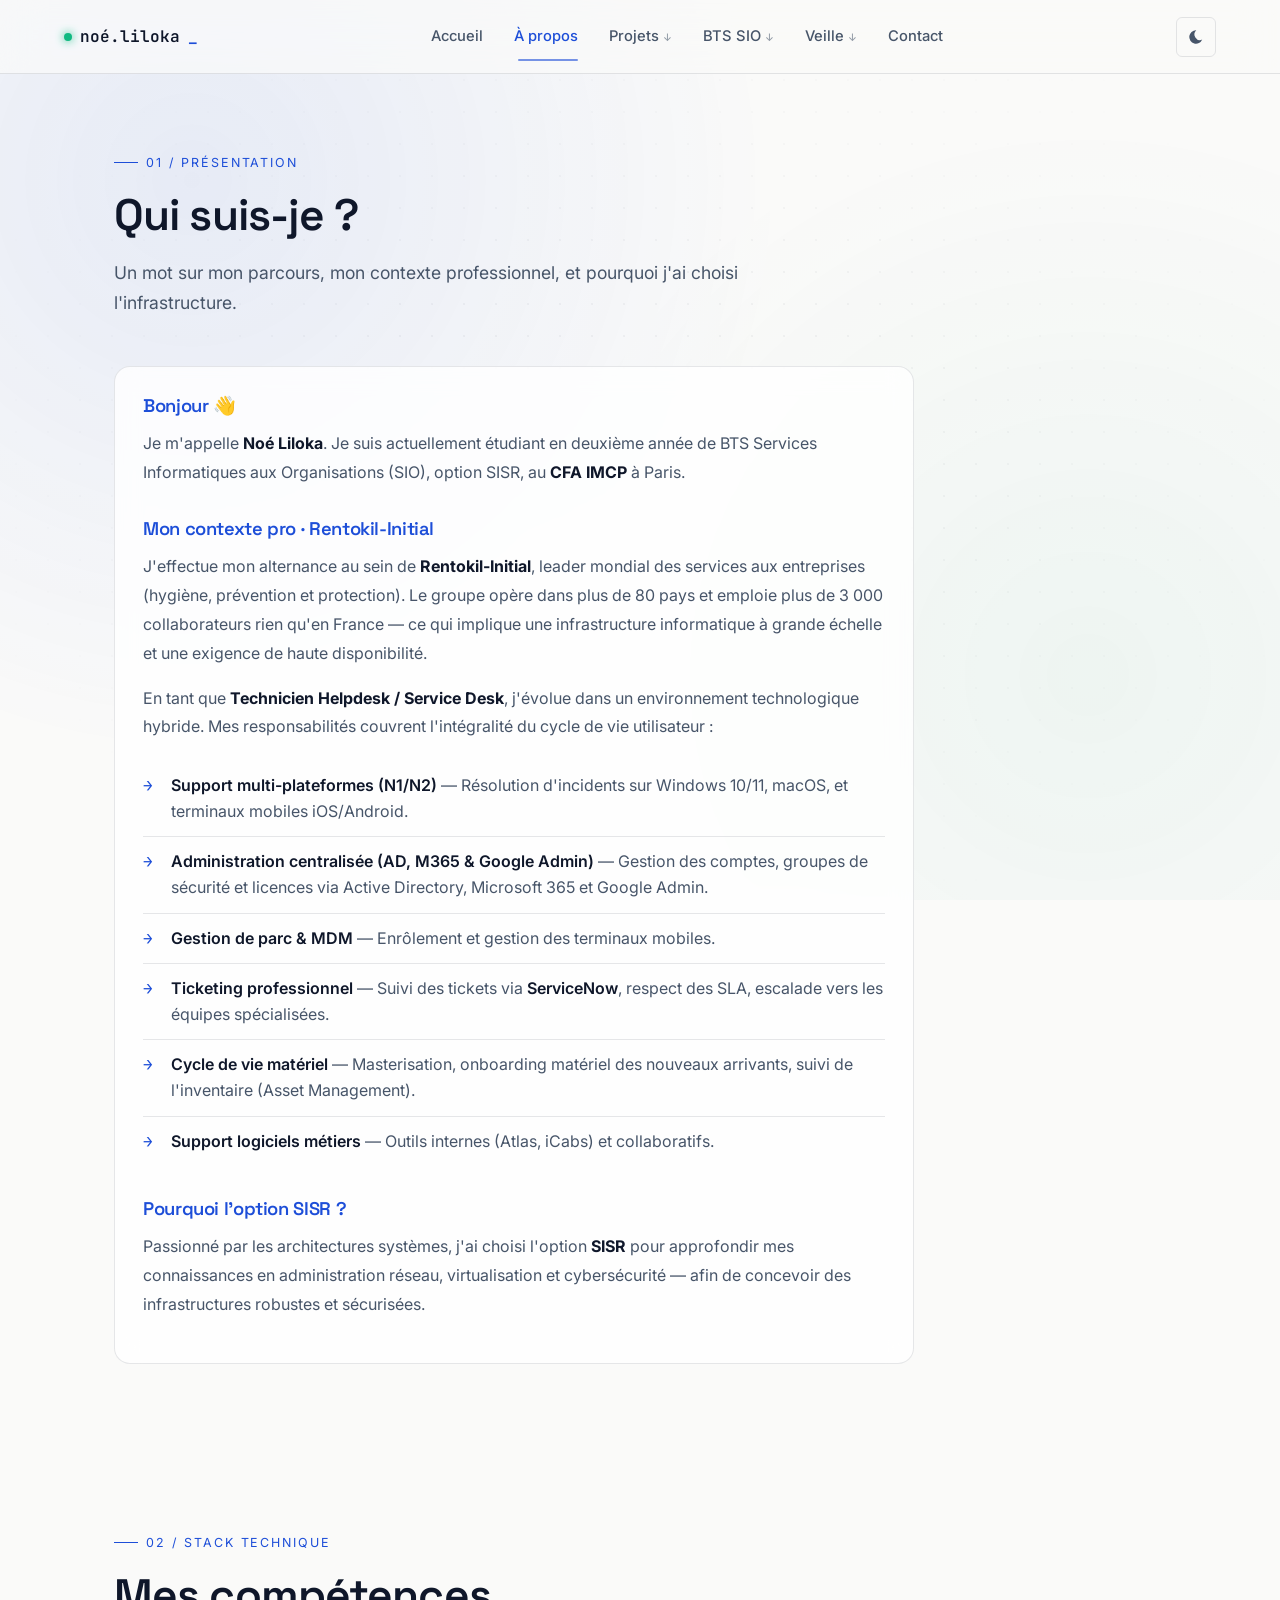
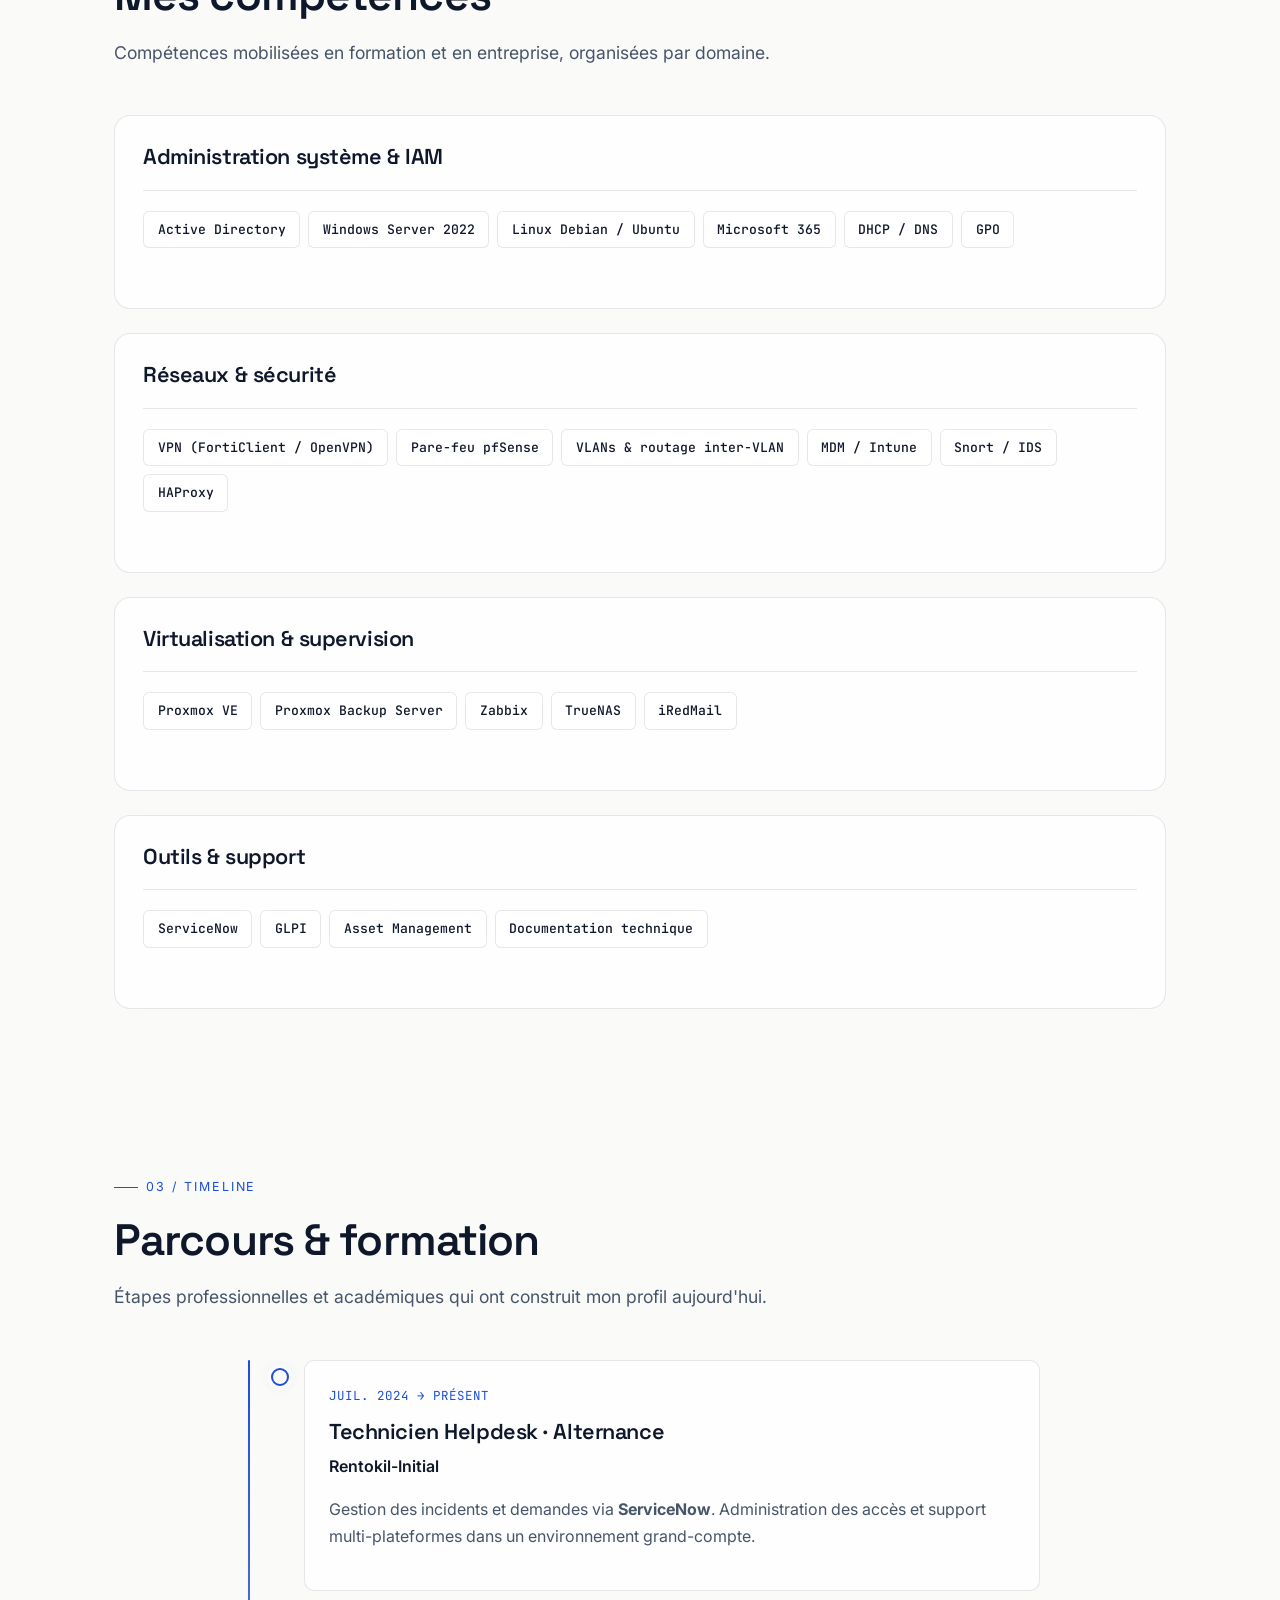
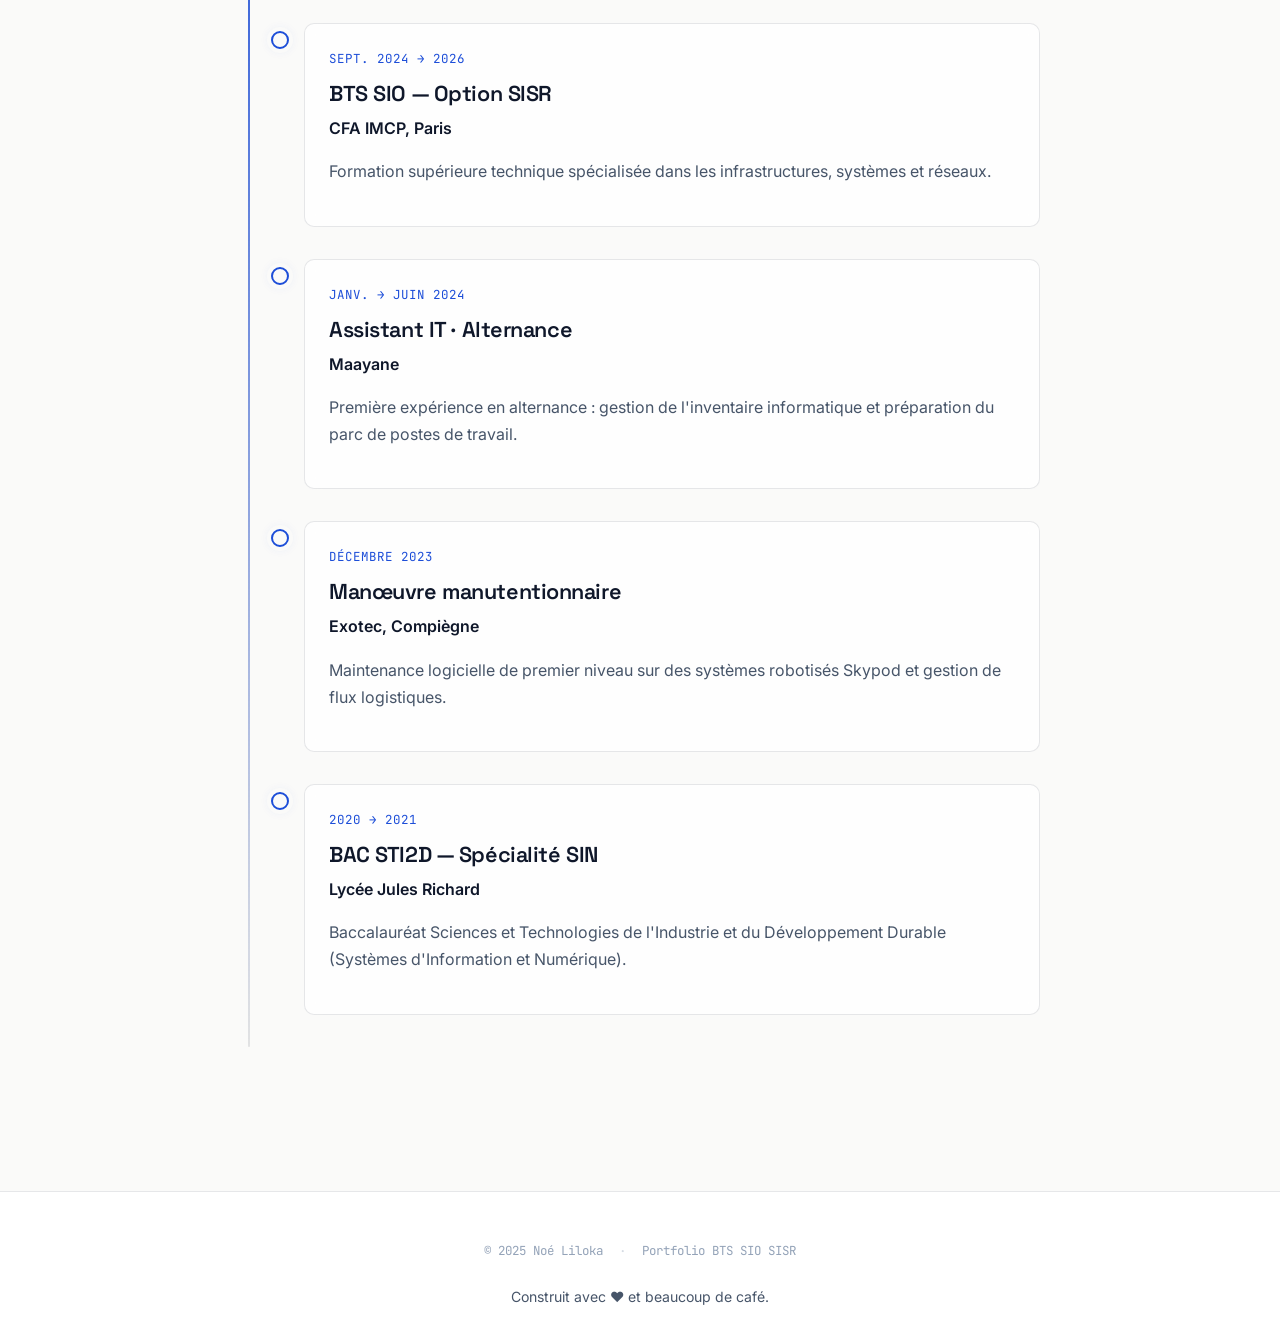
==== commit b6ee1499: "À propos : +Google Admin, simplification MDM et logiciels métiers Co-Authored-By: Claude Sonnet 4.6 " ====
--- a/apropos.html
+++ b/apropos.html
@@ -83,11 +83,11 @@
 
                 <ul class="missions-list">
                     <li><strong>Support multi-plateformes (N1/N2)</strong> — Résolution d'incidents sur Windows 10/11, macOS, et terminaux mobiles iOS/Android.</li>
-                    <li><strong>Administration centralisée (AD &amp; M365)</strong> — Gestion des comptes, groupes de sécurité et licences via Active Directory et Microsoft 365.</li>
-                    <li><strong>Gestion de parc &amp; MDM</strong> — Enrôlement et gestion des terminaux mobiles via les solutions de Mobile Device Management.</li>
+                    <li><strong>Administration centralisée (AD, M365 &amp; Google Admin)</strong> — Gestion des comptes, groupes de sécurité et licences via Active Directory, Microsoft 365 et Google Admin.</li>
+                    <li><strong>Gestion de parc &amp; MDM</strong> — Enrôlement et gestion des terminaux mobiles.</li>
                     <li><strong>Ticketing professionnel</strong> — Suivi des tickets via <strong>ServiceNow</strong>, respect des SLA, escalade vers les équipes spécialisées.</li>
                     <li><strong>Cycle de vie matériel</strong> — Masterisation, onboarding matériel des nouveaux arrivants, suivi de l'inventaire (Asset Management).</li>
-                    <li><strong>Support logiciels métiers</strong> — Outils internes (Atlas, iCabs) et collaboratifs (Teams, OneDrive).</li>
+                    <li><strong>Support logiciels métiers</strong> — Outils internes (Atlas, iCabs) et collaboratifs.</li>
                 </ul>
 
                 <h3>Pourquoi l'option SISR ?</h3>
--- a/style.css
+++ b/style.css
@@ -1,6 +1,6 @@
 /* =================================================================== */
 /* PORTFOLIO NOÉ LILOKA — Refonte UX/UI                                */
-/* Direction : "Tech Editorial" — typographie expressive + accents néon */
+/* Direction : "Infrastructure & Réseaux" — palette enterprise + clarté */
 /* =================================================================== */
 
 @import url('https://fonts.googleapis.com/css2?family=Space+Grotesk:wght@400;500;600;700&family=JetBrains+Mono:wght@400;500;600&family=Inter:wght@400;500;600&display=swap');
@@ -14,21 +14,21 @@
     --font-body: 'Inter', system-ui, sans-serif;
     --font-mono: 'JetBrains Mono', 'Courier New', monospace;
 
-    /* Couleurs — palette tech */
-    --accent: #38bdf8;            /* cyan principal */
-    --accent-glow: #38bdf855;
-    --accent-2: #f97316;          /* orange — accent secondaire */
-    --accent-2-glow: #f9731622;
-    --success: #22c55e;
-
-    --bg-base: #0a0e1a;
-    --bg-elevated: #111827;
-    --bg-card: rgba(17, 24, 39, 0.6);
-    --bg-card-hover: rgba(17, 24, 39, 0.85);
+    /* Couleurs — palette infrastructure réseau */
+    --accent: #3b82f6;            /* bleu enterprise */
+    --accent-glow: #3b82f630;
+    --accent-2: #10b981;          /* vert status actif */
+    --accent-2-glow: #10b98118;
+    --success: #10b981;
+
+    --bg-base: #0d1526;
+    --bg-elevated: #122040;
+    --bg-card: rgba(14, 28, 54, 0.65);
+    --bg-card-hover: rgba(14, 28, 54, 0.9);
 
     --border: rgba(148, 163, 184, 0.12);
     --border-strong: rgba(148, 163, 184, 0.25);
-    --border-accent: rgba(56, 189, 248, 0.4);
+    --border-accent: rgba(59, 130, 246, 0.4);
 
     --text-primary: #f1f5f9;
     --text-secondary: #94a3b8;
@@ -54,10 +54,10 @@
 /* 2. Mode Clair
 /* =================================================================== */
 body.light-mode {
-    --accent: #0284c7;
-    --accent-glow: #0284c733;
-    --accent-2: #ea580c;
-    --accent-2-glow: #ea580c22;
+    --accent: #1d4ed8;
+    --accent-glow: #1d4ed825;
+    --accent-2: #059669;
+    --accent-2-glow: #05966915;
 
     --bg-base: #fafaf9;
     --bg-elevated: #ffffff;
@@ -66,7 +66,7 @@
 
     --border: rgba(15, 23, 42, 0.1);
     --border-strong: rgba(15, 23, 42, 0.2);
-    --border-accent: rgba(2, 132, 199, 0.4);
+    --border-accent: rgba(29, 78, 216, 0.4);
 
     --text-primary: #0f172a;
     --text-secondary: #475569;
@@ -110,9 +110,8 @@
     position: fixed;
     inset: 0;
     background-image:
-        linear-gradient(var(--grid-color) 1px, transparent 1px),
-        linear-gradient(90deg, var(--grid-color) 1px, transparent 1px);
-    background-size: 50px 50px;
+        radial-gradient(circle, var(--grid-color) 1.5px, transparent 1.5px);
+    background-size: 32px 32px;
     z-index: -2;
     pointer-events: none;
     mask-image: radial-gradient(ellipse at center, black 30%, transparent 80%);
@@ -147,7 +146,6 @@
     width: 0%;
     z-index: 1001;
     transition: width 0.1s linear;
-    box-shadow: 0 0 10px var(--accent-glow);
 }
 
 /* Skip link (accessibilité) */
@@ -220,8 +218,8 @@
     display: inline-flex;
     align-items: center;
     gap: 0.5rem;
-    font-family: var(--font-mono);
-    font-size: 0.8rem;
+    font-family: var(--font-body);
+    font-size: 0.78rem;
     color: var(--accent);
     text-transform: uppercase;
     letter-spacing: 0.15em;
@@ -495,7 +493,7 @@
     background-color: var(--bg-card);
     border: 1px solid var(--border);
     border-radius: 100px;
-    font-family: var(--font-mono);
+    font-family: var(--font-body);
     font-size: 0.78rem;
     color: var(--text-secondary);
     margin-bottom: 1.5rem;
@@ -561,8 +559,8 @@
     gap: 1.5rem 2.5rem;
     padding-top: 1.5rem;
     border-top: 1px solid var(--border);
-    font-family: var(--font-mono);
-    font-size: 0.85rem;
+    font-family: var(--font-body);
+    font-size: 0.82rem;
 }
 
 .hero-meta-item {
@@ -605,8 +603,8 @@
     align-items: center;
     gap: 0.5rem;
     padding: 0.75rem 1rem;
-    background: rgba(0, 0, 0, 0.2);
-    border-bottom: 1px solid var(--border);
+    background: rgba(14, 28, 54, 0.5);
+    border-bottom: 1px solid var(--border-accent);
 }
 
 body.light-mode .hero-card-header {
@@ -620,9 +618,9 @@
     background: var(--text-muted);
     opacity: 0.5;
 }
-.hero-card-header .dot:nth-child(1) { background: #ef4444; }
-.hero-card-header .dot:nth-child(2) { background: #eab308; }
-.hero-card-header .dot:nth-child(3) { background: #22c55e; }
+.hero-card-header .dot:nth-child(1) { background: #10b981; box-shadow: 0 0 6px #10b98166; }
+.hero-card-header .dot:nth-child(2) { background: #3b82f6; }
+.hero-card-header .dot:nth-child(3) { background: #475569; }
 
 .hero-card-header .filename {
     margin-left: 0.75rem;
@@ -640,7 +638,7 @@
 .hero-card-body .key { color: var(--accent); }
 .hero-card-body .val { color: var(--text-primary); }
 .hero-card-body .str { color: var(--accent-2); }
-.hero-card-body .com { color: var(--text-muted); font-style: italic; }
+.hero-card-body .com { color: var(--accent-2); font-size: 0.78rem; letter-spacing: 0.05em; }
 
 /* =================================================================== */
 /* 9. Buttons
@@ -659,12 +657,11 @@
     font-size: 0.92rem;
     cursor: pointer;
     transition: all var(--transition-fast);
-    box-shadow: 0 4px 14px var(--accent-glow);
 }
 
 .btn:hover {
     transform: translateY(-2px);
-    box-shadow: 0 8px 24px var(--accent-glow);
+    box-shadow: 0 4px 16px var(--accent-glow);
     color: var(--bg-base);
 }
 
@@ -792,6 +789,25 @@
     height: 1px;
     background-color: var(--border);
     margin: 1.25rem 0;
+}
+
+.project-card-logo {
+    background: #ffffff;
+    border: 1px solid var(--border);
+    border-radius: var(--radius-sm);
+    padding: 0.6rem 1.25rem;
+    display: inline-flex;
+    align-items: center;
+    justify-content: center;
+    margin-bottom: 1rem;
+    height: 56px;
+    max-width: 200px;
+}
+
+.project-card-logo img {
+    max-height: 34px;
+    max-width: 150px;
+    object-fit: contain;
 }
 
 .project-context {
